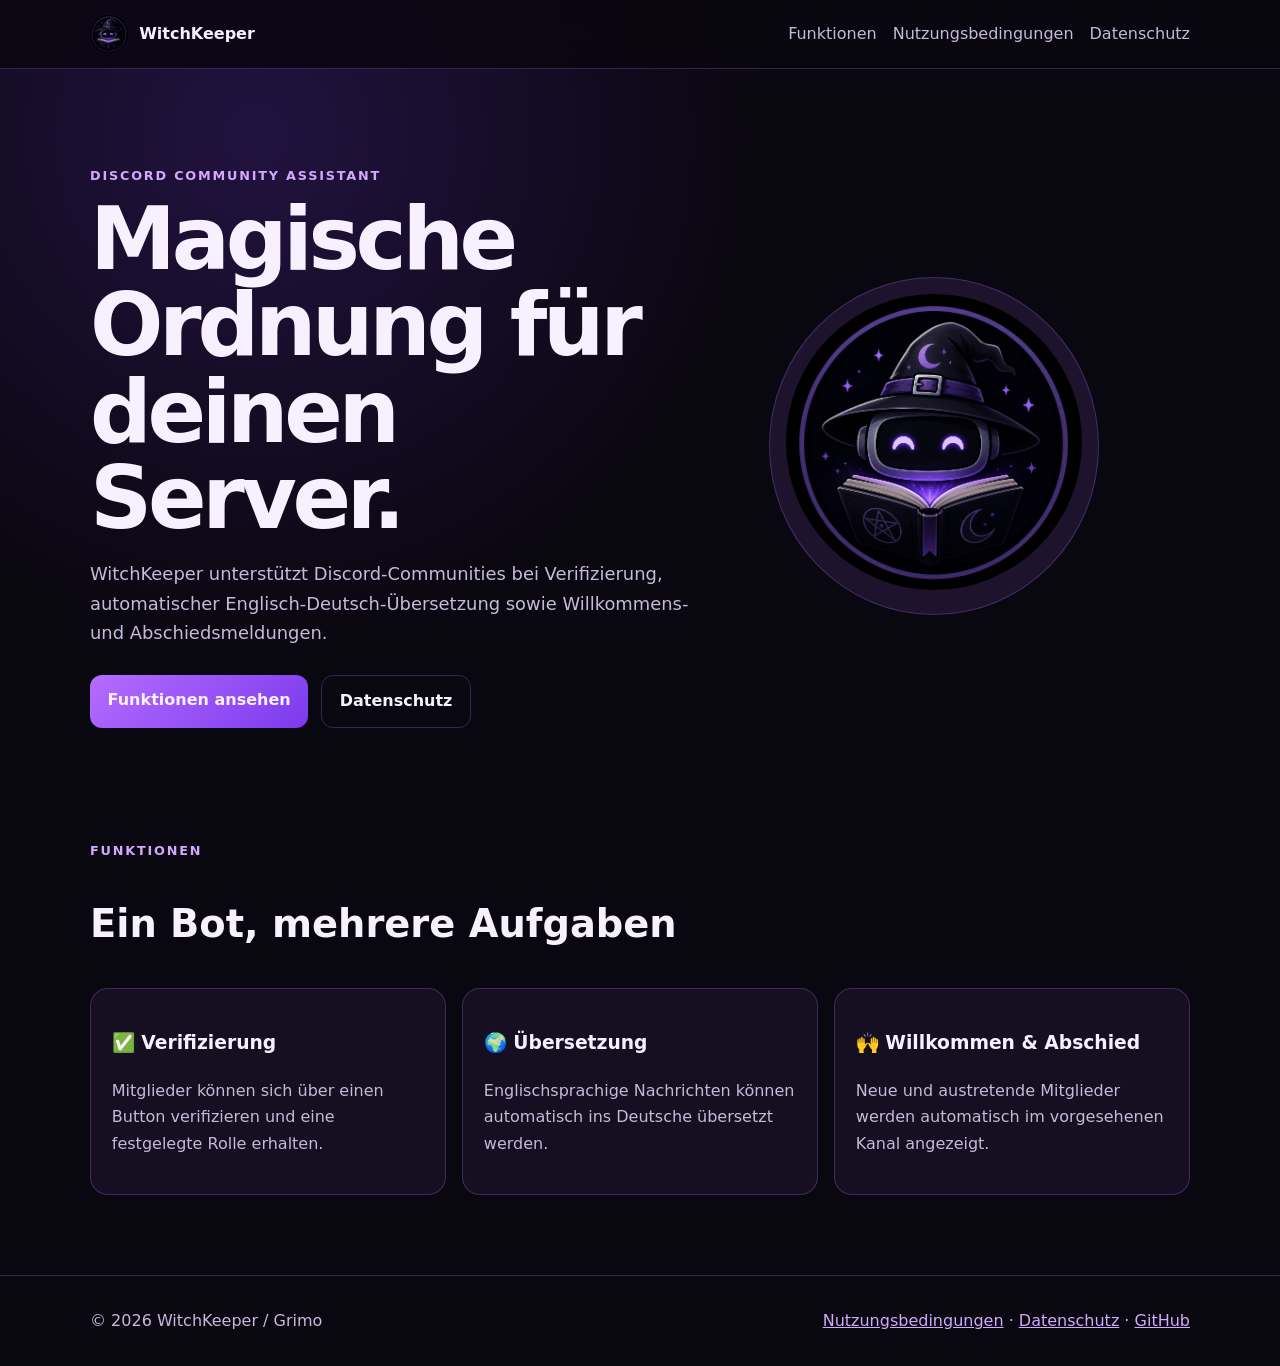
==== index.html @ c899e676 "Add files via upload" ====
<!doctype html><html lang="de"><head><meta charset="utf-8"><meta name="viewport" content="width=device-width,initial-scale=1"><title>WitchKeeper – Discord Bot</title><link rel="stylesheet" href="style.css"></head><body>
<nav><div class="container nav-inner"><a class="brand" href="index.html"><img src="logo.png" alt="Logo">WitchKeeper</a><div class="nav-links"><a href="#funktionen">Funktionen</a><a href="terms.html">Nutzungsbedingungen</a><a href="privacy.html">Datenschutz</a></div></div></nav>
<main class="container"><div class="hero"><div><div class="eyebrow">Discord Community Assistant</div><h1>Magische Ordnung für deinen Server.</h1><p class="lead">WitchKeeper unterstützt Discord-Communities bei Verifizierung, automatischer Englisch-Deutsch-Übersetzung sowie Willkommens- und Abschiedsmeldungen.</p><div class="actions"><a class="button primary" href="#funktionen">Funktionen ansehen</a><a class="button" href="privacy.html">Datenschutz</a></div></div><div class="logo-card"><img src="logo.png" alt="WitchKeeper Logo"></div></div><section id="funktionen"><div class="eyebrow">Funktionen</div><h2>Ein Bot, mehrere Aufgaben</h2><div class="grid"><article class="card"><h3>✅ Verifizierung</h3><p>Mitglieder können sich über einen Button verifizieren und eine festgelegte Rolle erhalten.</p></article><article class="card"><h3>🌍 Übersetzung</h3><p>Englischsprachige Nachrichten können automatisch ins Deutsche übersetzt werden.</p></article><article class="card"><h3>🙌 Willkommen & Abschied</h3><p>Neue und austretende Mitglieder werden automatisch im vorgesehenen Kanal angezeigt.</p></article></div></section></main>
<footer><div class="container footer-inner"><span>© 2026 WitchKeeper / Grimo</span><span><a href="terms.html">Nutzungsbedingungen</a> · <a href="privacy.html">Datenschutz</a> · <a href="https://github.com/B74CKUN1C0RN88/witchkeeper-grimo">GitHub</a></span></div></footer></body></html>
---- style.css ----
:root{--bg:#09070f;--panel:rgba(25,18,38,.82);--text:#f7f1ff;--muted:#c7b9d9;--primary:#b56cff;--primary2:#7c3aed;--border:rgba(181,108,255,.28)}*{box-sizing:border-box}body{margin:0;font-family:Inter,system-ui,sans-serif;color:var(--text);background:radial-gradient(circle at 20% 10%,rgba(124,58,237,.22),transparent 32rem),var(--bg);line-height:1.65}a{color:#d5a8ff}.container{width:min(1100px,calc(100% - 2rem));margin:auto}nav{position:sticky;top:0;background:rgba(9,7,15,.82);backdrop-filter:blur(16px);border-bottom:1px solid var(--border)}.nav-inner{min-height:68px;display:flex;align-items:center;justify-content:space-between;gap:1rem}.brand{display:flex;align-items:center;gap:.7rem;color:var(--text);text-decoration:none;font-weight:800}.brand img{width:38px;height:38px;border-radius:50%;object-fit:cover}.nav-links{display:flex;gap:1rem;flex-wrap:wrap}.nav-links a{text-decoration:none;color:var(--muted)}.hero{padding:6rem 0 5rem;display:grid;grid-template-columns:1.2fr .8fr;gap:3rem;align-items:center}.eyebrow{color:#d5a8ff;font-weight:800;letter-spacing:.14em;text-transform:uppercase;font-size:.8rem}h1{font-size:clamp(2.6rem,7vw,5.4rem);line-height:1;letter-spacing:-.05em;margin:.6rem 0 1rem}h2{font-size:clamp(1.7rem,4vw,2.4rem)}.lead{color:var(--muted);font-size:1.12rem}.actions{display:flex;gap:.8rem;flex-wrap:wrap;margin-top:1.7rem}.button{padding:.75rem 1.1rem;border-radius:12px;border:1px solid var(--border);text-decoration:none;font-weight:800;color:var(--text)}.button.primary{border:0;background:linear-gradient(135deg,var(--primary),var(--primary2))}.logo-card{width:min(330px,78vw);aspect-ratio:1;padding:1rem;border-radius:50%;border:1px solid var(--border);background:rgba(181,108,255,.12)}.logo-card img{width:100%;height:100%;border-radius:50%;object-fit:cover}section{padding:2rem 0 5rem}.grid{display:grid;grid-template-columns:repeat(3,1fr);gap:1rem}.card,.legal{background:var(--panel);border:1px solid var(--border);border-radius:18px}.card{padding:1.3rem}.card p{color:var(--muted)}.legal{max-width:880px;margin:4rem auto;padding:clamp(1.2rem,4vw,3rem)}.legal h1{font-size:clamp(2.2rem,6vw,4rem)}.legal h2{margin-top:2.2rem;font-size:1.35rem}.notice{border-left:3px solid var(--primary);padding:.8rem 1rem;background:rgba(181,108,255,.08)}footer{border-top:1px solid var(--border);padding:2rem 0;color:var(--muted)}.footer-inner{display:flex;justify-content:space-between;gap:1rem;flex-wrap:wrap}@media(max-width:760px){.hero{grid-template-columns:1fr;text-align:center;padding-top:4rem}.logo-card{grid-row:1;margin:auto}.grid{grid-template-columns:1fr}.nav-inner{padding:.8rem 0;align-items:flex-start}}
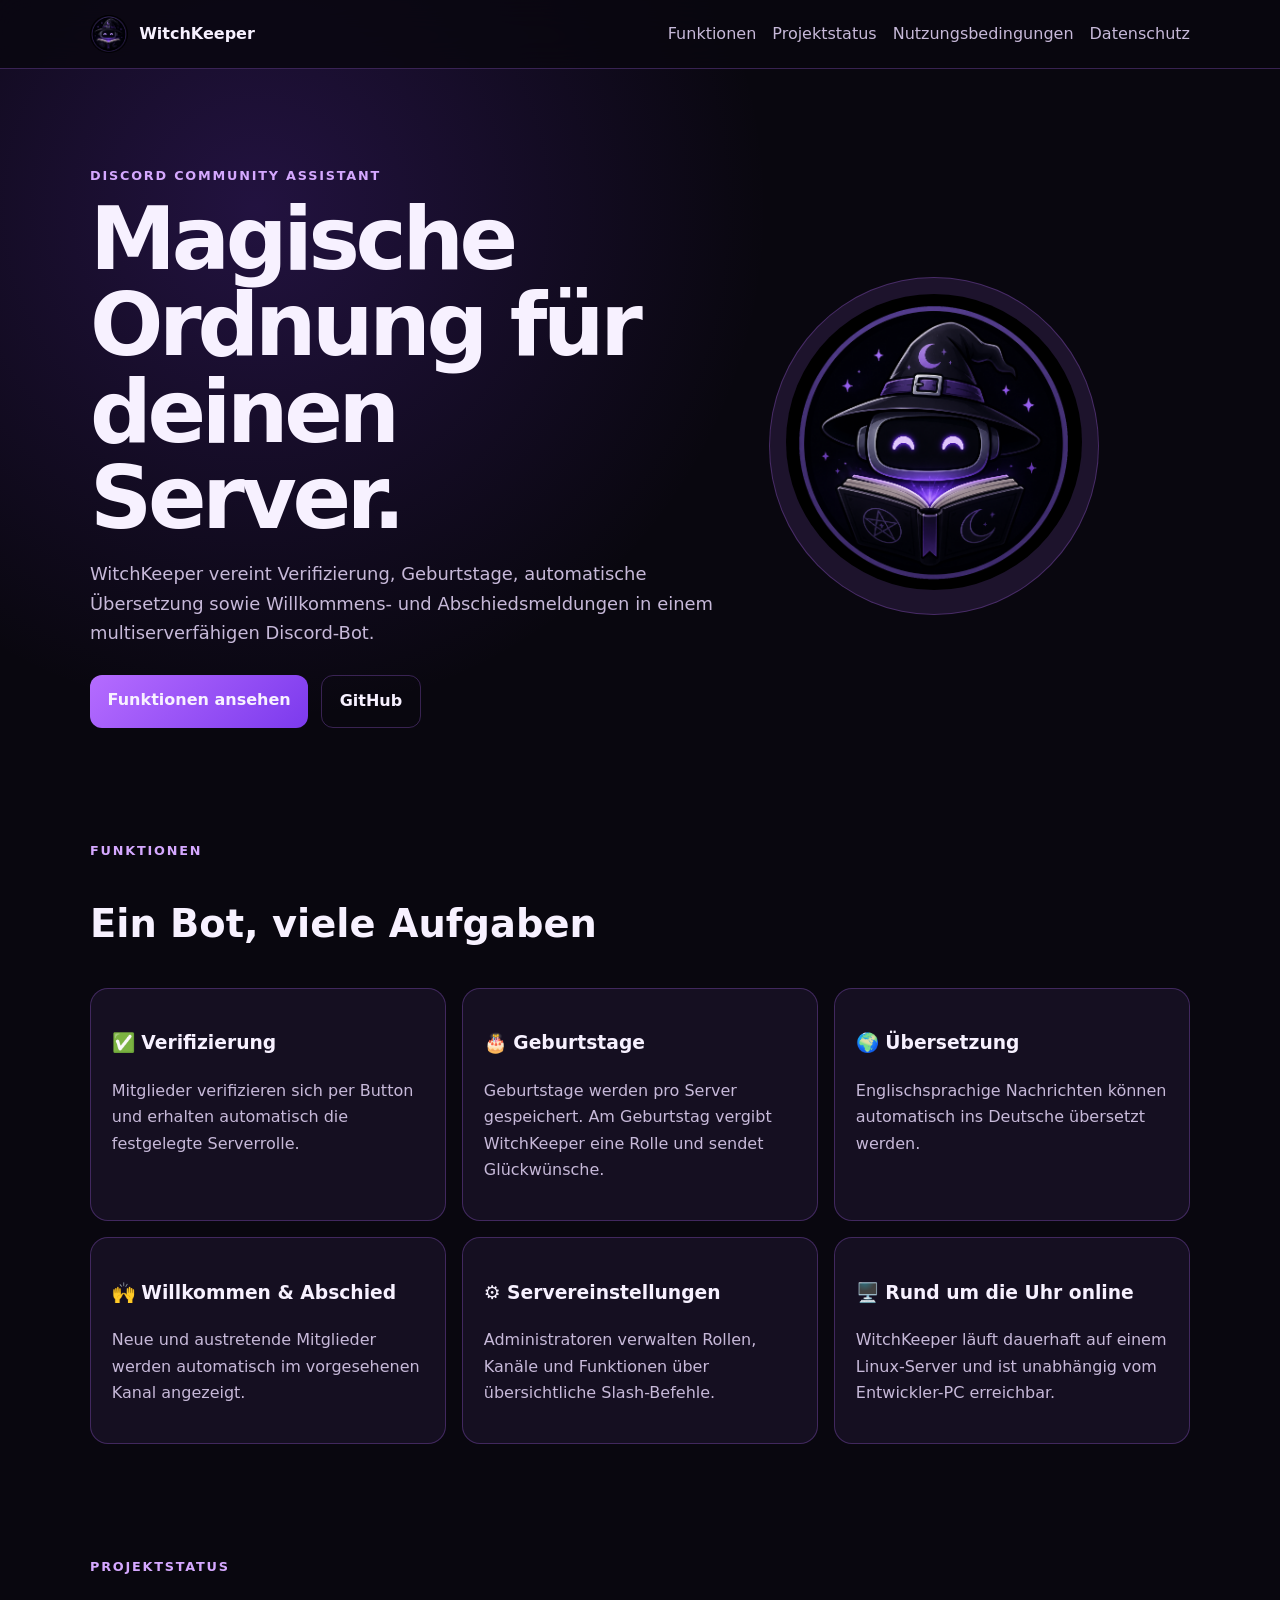
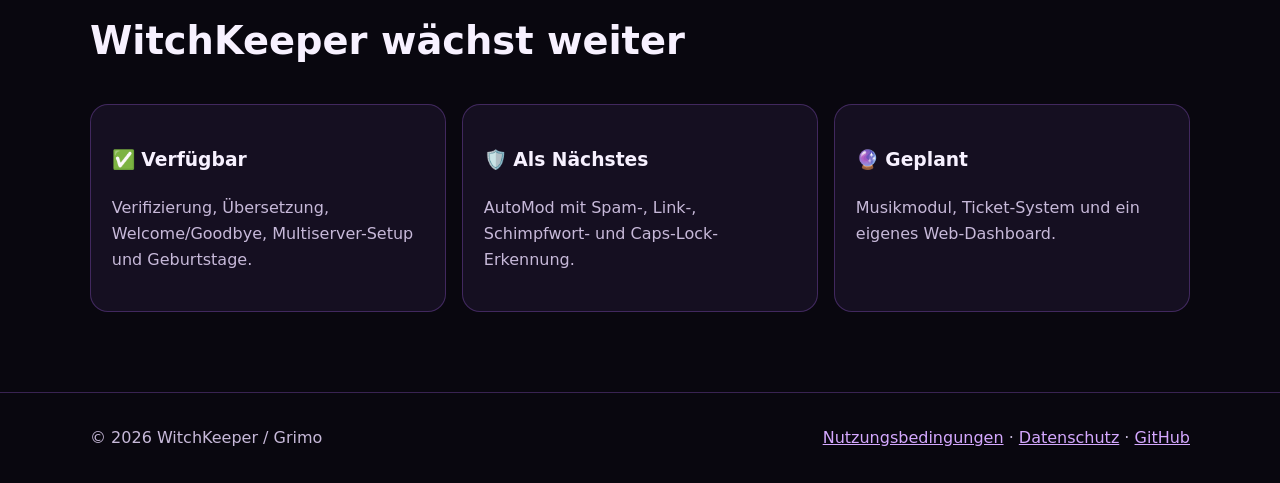
==== commit 26f2912c: "Website auf aktuellen Projektstand bringen" ====
--- a/index.html
+++ b/index.html
@@ -1,4 +1,68 @@
-<!doctype html><html lang="de"><head><meta charset="utf-8"><meta name="viewport" content="width=device-width,initial-scale=1"><title>WitchKeeper – Discord Bot</title><link rel="stylesheet" href="style.css"></head><body>
-<nav><div class="container nav-inner"><a class="brand" href="index.html"><img src="logo.png" alt="Logo">WitchKeeper</a><div class="nav-links"><a href="#funktionen">Funktionen</a><a href="terms.html">Nutzungsbedingungen</a><a href="privacy.html">Datenschutz</a></div></div></nav>
-<main class="container"><div class="hero"><div><div class="eyebrow">Discord Community Assistant</div><h1>Magische Ordnung für deinen Server.</h1><p class="lead">WitchKeeper unterstützt Discord-Communities bei Verifizierung, automatischer Englisch-Deutsch-Übersetzung sowie Willkommens- und Abschiedsmeldungen.</p><div class="actions"><a class="button primary" href="#funktionen">Funktionen ansehen</a><a class="button" href="privacy.html">Datenschutz</a></div></div><div class="logo-card"><img src="logo.png" alt="WitchKeeper Logo"></div></div><section id="funktionen"><div class="eyebrow">Funktionen</div><h2>Ein Bot, mehrere Aufgaben</h2><div class="grid"><article class="card"><h3>✅ Verifizierung</h3><p>Mitglieder können sich über einen Button verifizieren und eine festgelegte Rolle erhalten.</p></article><article class="card"><h3>🌍 Übersetzung</h3><p>Englischsprachige Nachrichten können automatisch ins Deutsche übersetzt werden.</p></article><article class="card"><h3>🙌 Willkommen & Abschied</h3><p>Neue und austretende Mitglieder werden automatisch im vorgesehenen Kanal angezeigt.</p></article></div></section></main>
-<footer><div class="container footer-inner"><span>© 2026 WitchKeeper / Grimo</span><span><a href="terms.html">Nutzungsbedingungen</a> · <a href="privacy.html">Datenschutz</a> · <a href="https://github.com/B74CKUN1C0RN88/witchkeeper-grimo">GitHub</a></span></div></footer></body></html>
+<!doctype html>
+<html lang="de">
+<head>
+  <meta charset="utf-8">
+  <meta name="viewport" content="width=device-width,initial-scale=1">
+  <meta name="description" content="WitchKeeper ist ein vielseitiger Discord-Bot für Verifizierung, Geburtstage, Übersetzung und Community-Verwaltung.">
+  <title>WitchKeeper – Discord Community Bot</title>
+  <link rel="stylesheet" href="style.css">
+</head>
+<body>
+  <nav>
+    <div class="container nav-inner">
+      <a class="brand" href="index.html"><img src="logo.png" alt="WitchKeeper Logo">WitchKeeper</a>
+      <div class="nav-links">
+        <a href="#funktionen">Funktionen</a>
+        <a href="#status">Projektstatus</a>
+        <a href="terms.html">Nutzungsbedingungen</a>
+        <a href="privacy.html">Datenschutz</a>
+      </div>
+    </div>
+  </nav>
+
+  <main class="container">
+    <div class="hero">
+      <div>
+        <div class="eyebrow">Discord Community Assistant</div>
+        <h1>Magische Ordnung für deinen Server.</h1>
+        <p class="lead">WitchKeeper vereint Verifizierung, Geburtstage, automatische Übersetzung sowie Willkommens- und Abschiedsmeldungen in einem multiserverfähigen Discord-Bot.</p>
+        <div class="actions">
+          <a class="button primary" href="#funktionen">Funktionen ansehen</a>
+          <a class="button" href="https://github.com/B74CKUN1C0RN88/witchkeeper-grimo">GitHub</a>
+        </div>
+      </div>
+      <div class="logo-card"><img src="logo.png" alt="WitchKeeper Logo"></div>
+    </div>
+
+    <section id="funktionen">
+      <div class="eyebrow">Funktionen</div>
+      <h2>Ein Bot, viele Aufgaben</h2>
+      <div class="grid">
+        <article class="card"><h3>✅ Verifizierung</h3><p>Mitglieder verifizieren sich per Button und erhalten automatisch die festgelegte Serverrolle.</p></article>
+        <article class="card"><h3>🎂 Geburtstage</h3><p>Geburtstage werden pro Server gespeichert. Am Geburtstag vergibt WitchKeeper eine Rolle und sendet Glückwünsche.</p></article>
+        <article class="card"><h3>🌍 Übersetzung</h3><p>Englischsprachige Nachrichten können automatisch ins Deutsche übersetzt werden.</p></article>
+        <article class="card"><h3>🙌 Willkommen & Abschied</h3><p>Neue und austretende Mitglieder werden automatisch im vorgesehenen Kanal angezeigt.</p></article>
+        <article class="card"><h3>⚙️ Servereinstellungen</h3><p>Administratoren verwalten Rollen, Kanäle und Funktionen über übersichtliche Slash-Befehle.</p></article>
+        <article class="card"><h3>🖥️ Rund um die Uhr online</h3><p>WitchKeeper läuft dauerhaft auf einem Linux-Server und ist unabhängig vom Entwickler-PC erreichbar.</p></article>
+      </div>
+    </section>
+
+    <section id="status">
+      <div class="eyebrow">Projektstatus</div>
+      <h2>WitchKeeper wächst weiter</h2>
+      <div class="grid">
+        <article class="card"><h3>✅ Verfügbar</h3><p>Verifizierung, Übersetzung, Welcome/Goodbye, Multiserver-Setup und Geburtstage.</p></article>
+        <article class="card"><h3>🛡️ Als Nächstes</h3><p>AutoMod mit Spam-, Link-, Schimpfwort- und Caps-Lock-Erkennung.</p></article>
+        <article class="card"><h3>🔮 Geplant</h3><p>Musikmodul, Ticket-System und ein eigenes Web-Dashboard.</p></article>
+      </div>
+    </section>
+  </main>
+
+  <footer>
+    <div class="container footer-inner">
+      <span>© 2026 WitchKeeper / Grimo</span>
+      <span><a href="terms.html">Nutzungsbedingungen</a> · <a href="privacy.html">Datenschutz</a> · <a href="https://github.com/B74CKUN1C0RN88/witchkeeper-grimo">GitHub</a></span>
+    </div>
+  </footer>
+</body>
+</html>
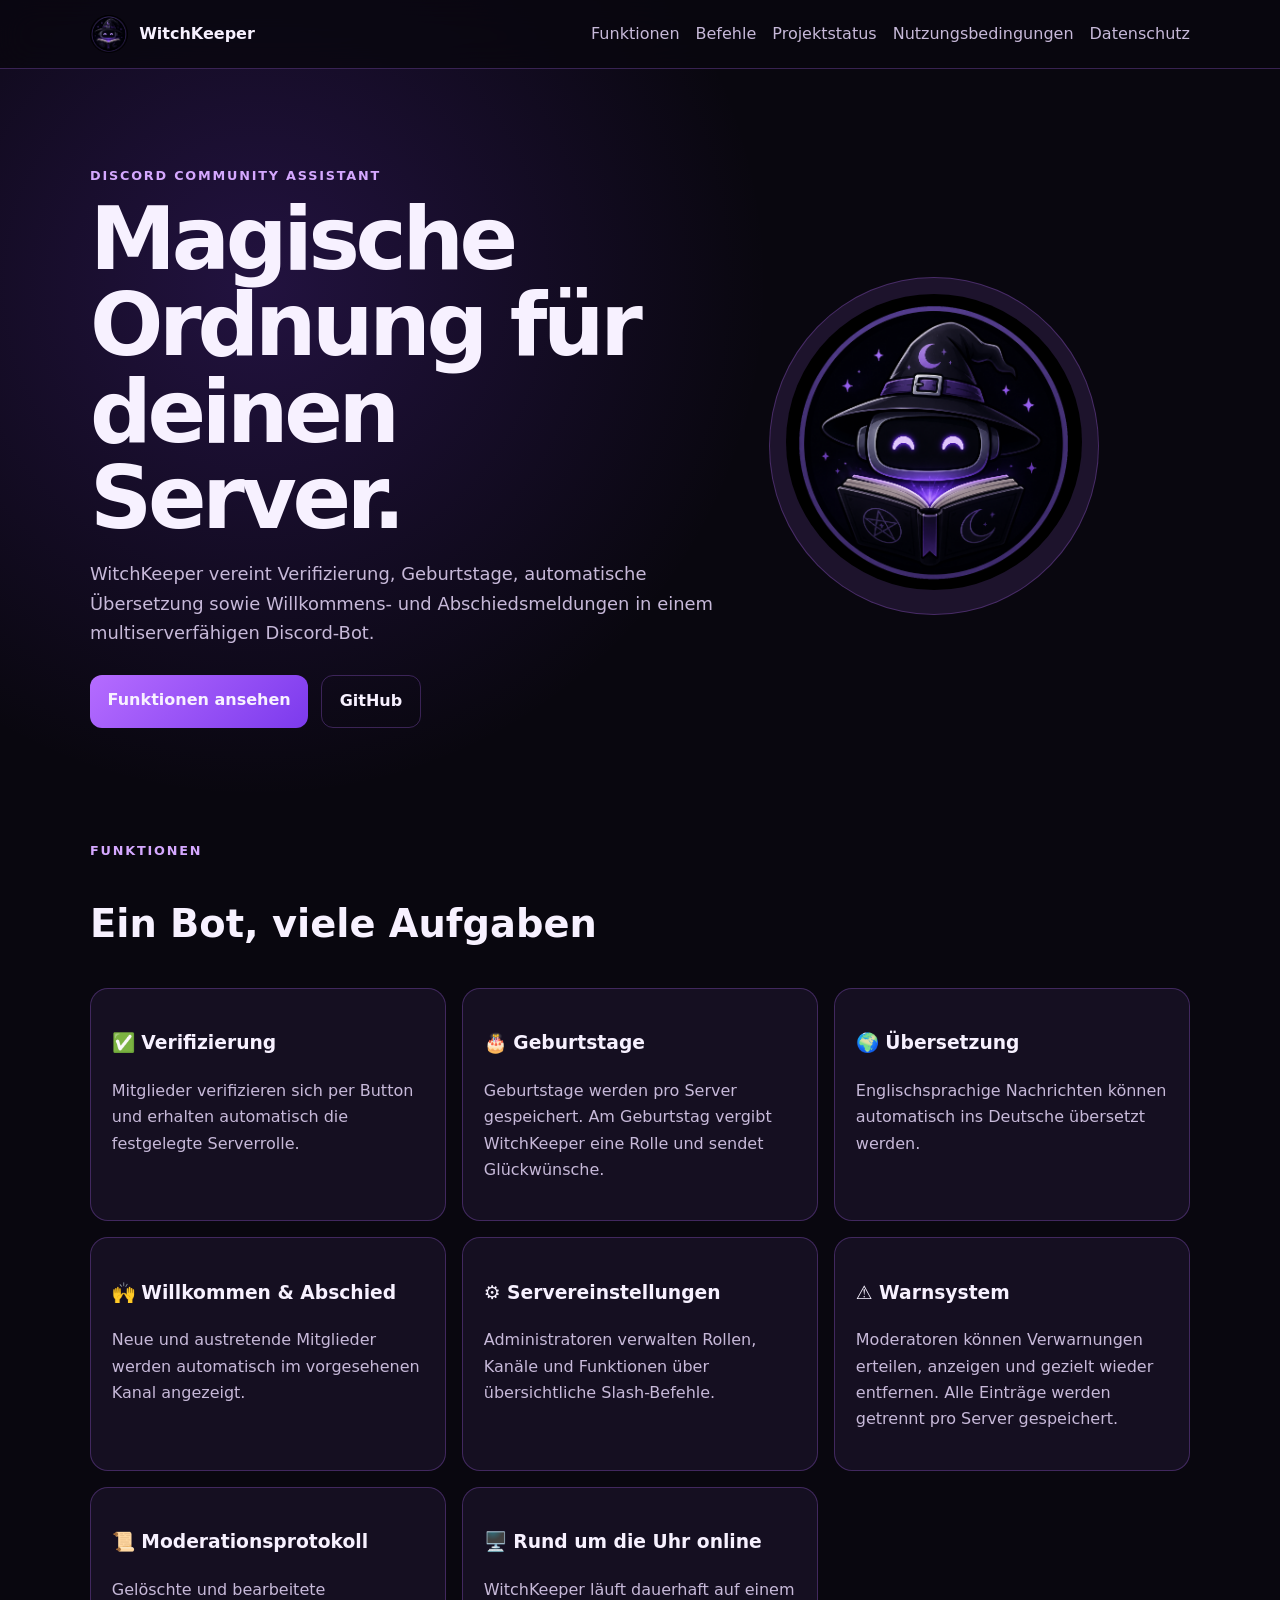
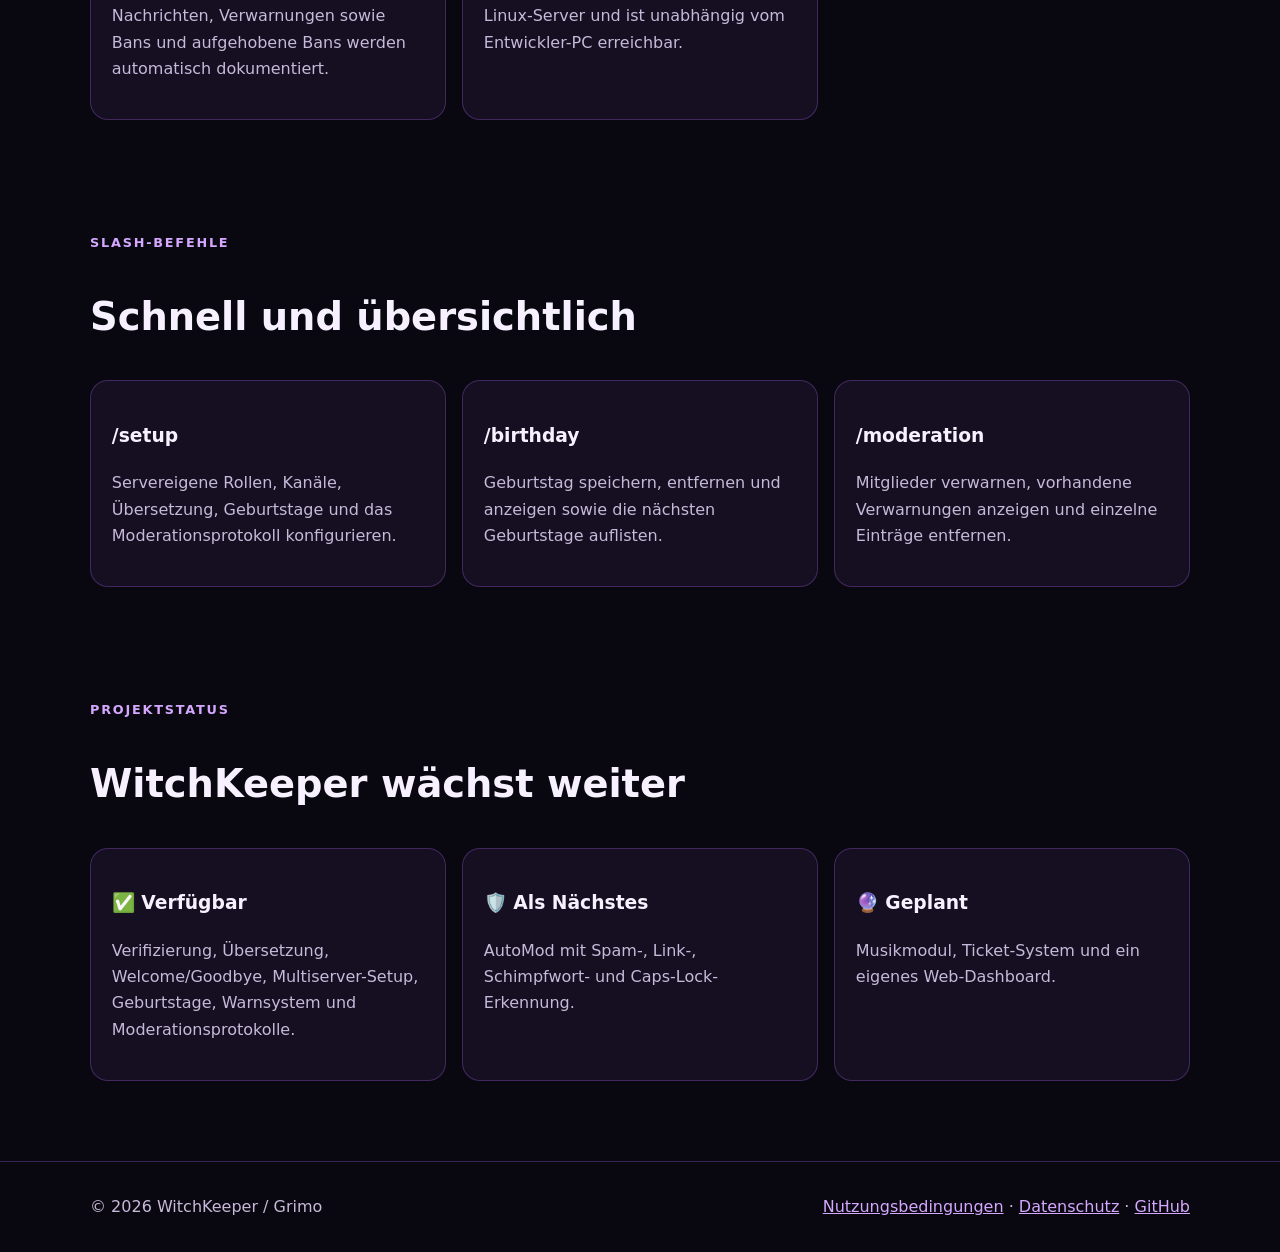
==== commit 8ca78353: "Website um Warnsystem und Moderation erweitern Website um Warnsystem und Moderation erweitern" ====
--- a/index.html
+++ b/index.html
@@ -13,6 +13,7 @@
       <a class="brand" href="index.html"><img src="logo.png" alt="WitchKeeper Logo">WitchKeeper</a>
       <div class="nav-links">
         <a href="#funktionen">Funktionen</a>
+        <a href="#befehle">Befehle</a>
         <a href="#status">Projektstatus</a>
         <a href="terms.html">Nutzungsbedingungen</a>
         <a href="privacy.html">Datenschutz</a>
@@ -43,7 +44,19 @@
         <article class="card"><h3>🌍 Übersetzung</h3><p>Englischsprachige Nachrichten können automatisch ins Deutsche übersetzt werden.</p></article>
         <article class="card"><h3>🙌 Willkommen & Abschied</h3><p>Neue und austretende Mitglieder werden automatisch im vorgesehenen Kanal angezeigt.</p></article>
         <article class="card"><h3>⚙️ Servereinstellungen</h3><p>Administratoren verwalten Rollen, Kanäle und Funktionen über übersichtliche Slash-Befehle.</p></article>
+        <article class="card"><h3>⚠️ Warnsystem</h3><p>Moderatoren können Verwarnungen erteilen, anzeigen und gezielt wieder entfernen. Alle Einträge werden getrennt pro Server gespeichert.</p></article>
+        <article class="card"><h3>📜 Moderationsprotokoll</h3><p>Gelöschte und bearbeitete Nachrichten, Verwarnungen sowie Bans und aufgehobene Bans werden automatisch dokumentiert.</p></article>
         <article class="card"><h3>🖥️ Rund um die Uhr online</h3><p>WitchKeeper läuft dauerhaft auf einem Linux-Server und ist unabhängig vom Entwickler-PC erreichbar.</p></article>
+      </div>
+    </section>
+
+    <section id="befehle">
+      <div class="eyebrow">Slash-Befehle</div>
+      <h2>Schnell und übersichtlich</h2>
+      <div class="grid">
+        <article class="card"><h3>/setup</h3><p>Servereigene Rollen, Kanäle, Übersetzung, Geburtstage und das Moderationsprotokoll konfigurieren.</p></article>
+        <article class="card"><h3>/birthday</h3><p>Geburtstag speichern, entfernen und anzeigen sowie die nächsten Geburtstage auflisten.</p></article>
+        <article class="card"><h3>/moderation</h3><p>Mitglieder verwarnen, vorhandene Verwarnungen anzeigen und einzelne Einträge entfernen.</p></article>
       </div>
     </section>
 
@@ -51,7 +64,7 @@
       <div class="eyebrow">Projektstatus</div>
       <h2>WitchKeeper wächst weiter</h2>
       <div class="grid">
-        <article class="card"><h3>✅ Verfügbar</h3><p>Verifizierung, Übersetzung, Welcome/Goodbye, Multiserver-Setup und Geburtstage.</p></article>
+        <article class="card"><h3>✅ Verfügbar</h3><p>Verifizierung, Übersetzung, Welcome/Goodbye, Multiserver-Setup, Geburtstage, Warnsystem und Moderationsprotokolle.</p></article>
         <article class="card"><h3>🛡️ Als Nächstes</h3><p>AutoMod mit Spam-, Link-, Schimpfwort- und Caps-Lock-Erkennung.</p></article>
         <article class="card"><h3>🔮 Geplant</h3><p>Musikmodul, Ticket-System und ein eigenes Web-Dashboard.</p></article>
       </div>
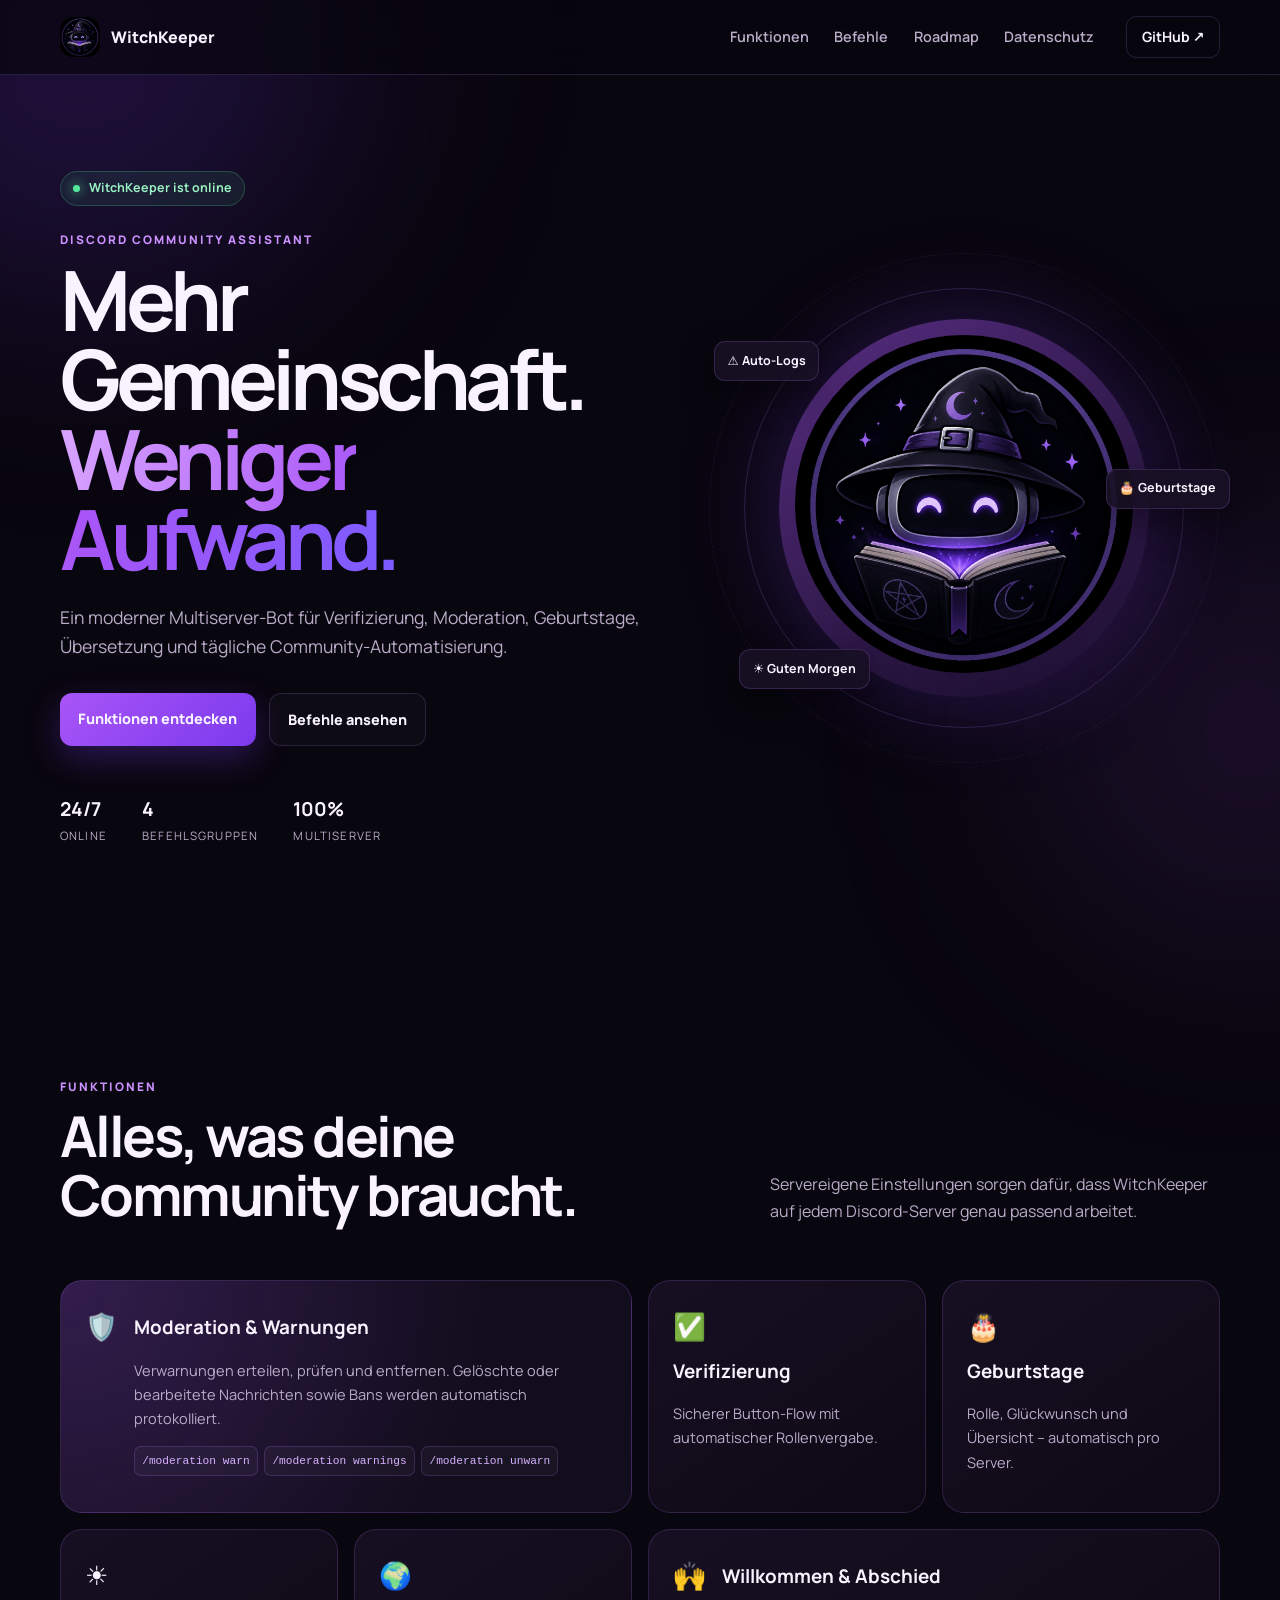
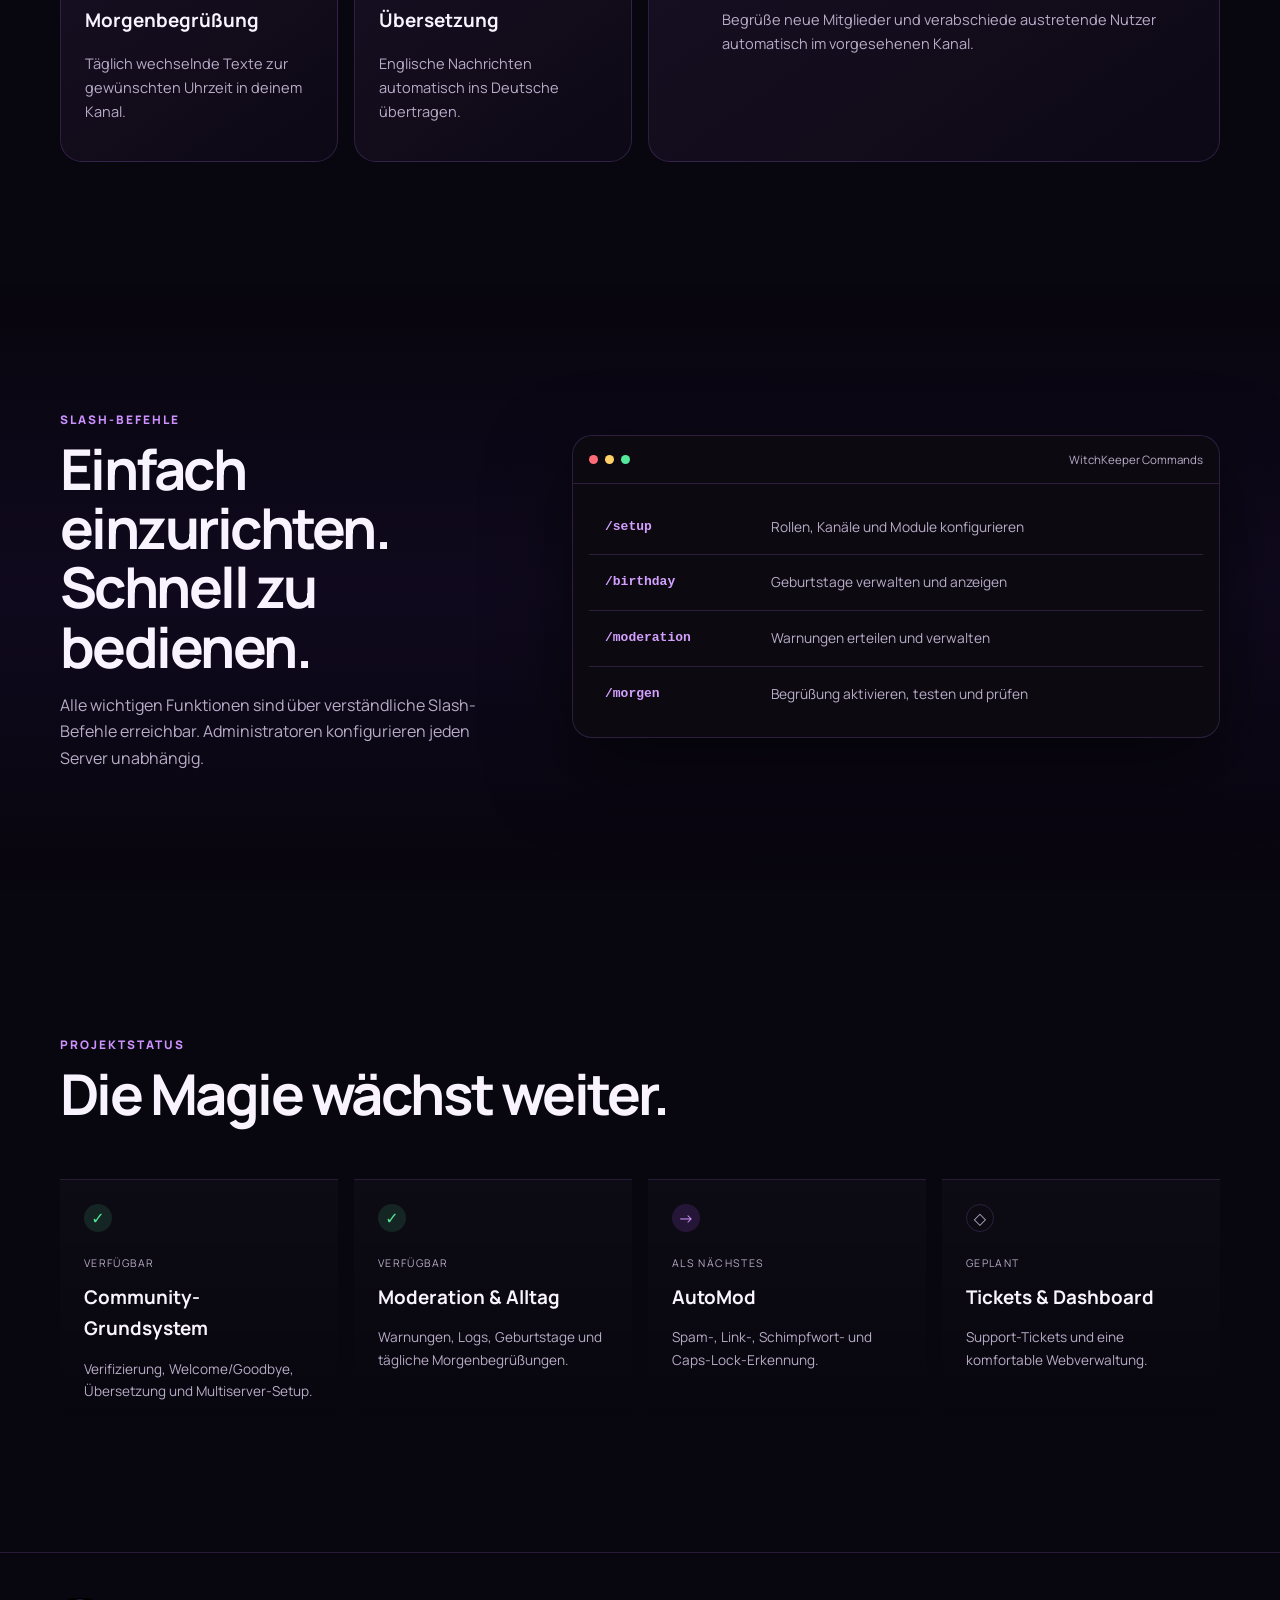
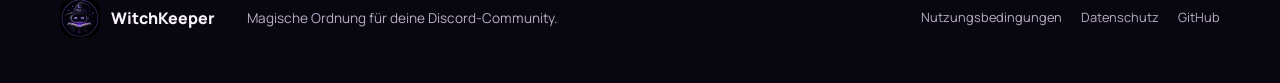
==== commit 43269dc1: "Website modernisieren Website modernisieren" ====
--- a/index.html
+++ b/index.html
@@ -3,79 +3,54 @@
 <head>
   <meta charset="utf-8">
   <meta name="viewport" content="width=device-width,initial-scale=1">
-  <meta name="description" content="WitchKeeper ist ein vielseitiger Discord-Bot für Verifizierung, Geburtstage, Übersetzung und Community-Verwaltung.">
+  <meta name="description" content="WitchKeeper – der vielseitige Discord-Bot für Community, Moderation und Automatisierung.">
   <title>WitchKeeper – Discord Community Bot</title>
   <link rel="stylesheet" href="style.css">
 </head>
 <body>
-  <nav>
-    <div class="container nav-inner">
-      <a class="brand" href="index.html"><img src="logo.png" alt="WitchKeeper Logo">WitchKeeper</a>
-      <div class="nav-links">
-        <a href="#funktionen">Funktionen</a>
-        <a href="#befehle">Befehle</a>
-        <a href="#status">Projektstatus</a>
-        <a href="terms.html">Nutzungsbedingungen</a>
-        <a href="privacy.html">Datenschutz</a>
+  <div class="ambient ambient-one"></div><div class="ambient ambient-two"></div>
+  <nav><div class="container nav-inner">
+    <a class="brand" href="#top"><img src="logo.png" alt="WitchKeeper"><span>WitchKeeper</span></a>
+    <div class="nav-links"><a href="#features">Funktionen</a><a href="#commands">Befehle</a><a href="#roadmap">Roadmap</a><a href="privacy.html">Datenschutz</a></div>
+    <a class="nav-cta" href="https://github.com/B74CKUN1C0RN88/witchkeeper-grimo">GitHub ↗</a>
+  </div></nav>
+
+  <main id="top">
+    <section class="container hero">
+      <div class="hero-copy">
+        <div class="status"><span></span> WitchKeeper ist online</div>
+        <p class="eyebrow">Discord Community Assistant</p>
+        <h1>Mehr Gemeinschaft.<br><em>Weniger Aufwand.</em></h1>
+        <p class="lead">Ein moderner Multiserver-Bot für Verifizierung, Moderation, Geburtstage, Übersetzung und tägliche Community-Automatisierung.</p>
+        <div class="actions"><a class="button primary" href="#features">Funktionen entdecken</a><a class="button ghost" href="#commands">Befehle ansehen</a></div>
+        <div class="quick-stats"><div><strong>24/7</strong><span>Online</span></div><div><strong>4</strong><span>Befehlsgruppen</span></div><div><strong>100%</strong><span>Multiserver</span></div></div>
       </div>
-    </div>
-  </nav>
+      <div class="hero-visual"><div class="orbit orbit-one"></div><div class="orbit orbit-two"></div><div class="logo-glow"><img src="logo.png" alt="WitchKeeper Logo"></div><span class="float-chip chip-one">⚠️ Auto-Logs</span><span class="float-chip chip-two">🎂 Geburtstage</span><span class="float-chip chip-three">☀️ Guten Morgen</span></div>
+    </section>
 
-  <main class="container">
-    <div class="hero">
-      <div>
-        <div class="eyebrow">Discord Community Assistant</div>
-        <h1>Magische Ordnung für deinen Server.</h1>
-        <p class="lead">WitchKeeper vereint Verifizierung, Geburtstage, automatische Übersetzung sowie Willkommens- und Abschiedsmeldungen in einem multiserverfähigen Discord-Bot.</p>
-        <div class="actions">
-          <a class="button primary" href="#funktionen">Funktionen ansehen</a>
-          <a class="button" href="https://github.com/B74CKUN1C0RN88/witchkeeper-grimo">GitHub</a>
-        </div>
-      </div>
-      <div class="logo-card"><img src="logo.png" alt="WitchKeeper Logo"></div>
-    </div>
-
-    <section id="funktionen">
-      <div class="eyebrow">Funktionen</div>
-      <h2>Ein Bot, viele Aufgaben</h2>
-      <div class="grid">
-        <article class="card"><h3>✅ Verifizierung</h3><p>Mitglieder verifizieren sich per Button und erhalten automatisch die festgelegte Serverrolle.</p></article>
-        <article class="card"><h3>🎂 Geburtstage</h3><p>Geburtstage werden pro Server gespeichert. Am Geburtstag vergibt WitchKeeper eine Rolle und sendet Glückwünsche.</p></article>
-        <article class="card"><h3>🌍 Übersetzung</h3><p>Englischsprachige Nachrichten können automatisch ins Deutsche übersetzt werden.</p></article>
-        <article class="card"><h3>🙌 Willkommen & Abschied</h3><p>Neue und austretende Mitglieder werden automatisch im vorgesehenen Kanal angezeigt.</p></article>
-        <article class="card"><h3>⚙️ Servereinstellungen</h3><p>Administratoren verwalten Rollen, Kanäle und Funktionen über übersichtliche Slash-Befehle.</p></article>
-        <article class="card"><h3>⚠️ Warnsystem</h3><p>Moderatoren können Verwarnungen erteilen, anzeigen und gezielt wieder entfernen. Alle Einträge werden getrennt pro Server gespeichert.</p></article>
-        <article class="card"><h3>📜 Moderationsprotokoll</h3><p>Gelöschte und bearbeitete Nachrichten, Verwarnungen sowie Bans und aufgehobene Bans werden automatisch dokumentiert.</p></article>
-        <article class="card"><h3>🖥️ Rund um die Uhr online</h3><p>WitchKeeper läuft dauerhaft auf einem Linux-Server und ist unabhängig vom Entwickler-PC erreichbar.</p></article>
+    <section class="container section" id="features">
+      <div class="section-heading"><div><p class="eyebrow">Funktionen</p><h2>Alles, was deine Community braucht.</h2></div><p>Servereigene Einstellungen sorgen dafür, dass WitchKeeper auf jedem Discord-Server genau passend arbeitet.</p></div>
+      <div class="bento">
+        <article class="feature wide accent"><span class="icon">🛡️</span><div><h3>Moderation & Warnungen</h3><p>Verwarnungen erteilen, prüfen und entfernen. Gelöschte oder bearbeitete Nachrichten sowie Bans werden automatisch protokolliert.</p><div class="tags"><span>/moderation warn</span><span>/moderation warnings</span><span>/moderation unwarn</span></div></div></article>
+        <article class="feature"><span class="icon">✅</span><h3>Verifizierung</h3><p>Sicherer Button-Flow mit automatischer Rollenvergabe.</p></article>
+        <article class="feature"><span class="icon">🎂</span><h3>Geburtstage</h3><p>Rolle, Glückwunsch und Übersicht – automatisch pro Server.</p></article>
+        <article class="feature"><span class="icon">☀️</span><h3>Morgenbegrüßung</h3><p>Täglich wechselnde Texte zur gewünschten Uhrzeit in deinem Kanal.</p></article>
+        <article class="feature"><span class="icon">🌍</span><h3>Übersetzung</h3><p>Englische Nachrichten automatisch ins Deutsche übertragen.</p></article>
+        <article class="feature wide"><span class="icon">🙌</span><div><h3>Willkommen & Abschied</h3><p>Begrüße neue Mitglieder und verabschiede austretende Nutzer automatisch im vorgesehenen Kanal.</p></div></article>
       </div>
     </section>
 
-    <section id="befehle">
-      <div class="eyebrow">Slash-Befehle</div>
-      <h2>Schnell und übersichtlich</h2>
-      <div class="grid">
-        <article class="card"><h3>/setup</h3><p>Servereigene Rollen, Kanäle, Übersetzung, Geburtstage und das Moderationsprotokoll konfigurieren.</p></article>
-        <article class="card"><h3>/birthday</h3><p>Geburtstag speichern, entfernen und anzeigen sowie die nächsten Geburtstage auflisten.</p></article>
-        <article class="card"><h3>/moderation</h3><p>Mitglieder verwarnen, vorhandene Verwarnungen anzeigen und einzelne Einträge entfernen.</p></article>
-      </div>
-    </section>
+    <section class="command-section" id="commands"><div class="container command-layout">
+      <div><p class="eyebrow">Slash-Befehle</p><h2>Einfach einzurichten.<br>Schnell zu bedienen.</h2><p class="lead small">Alle wichtigen Funktionen sind über verständliche Slash-Befehle erreichbar. Administratoren konfigurieren jeden Server unabhängig.</p></div>
+      <div class="terminal"><div class="terminal-top"><i></i><i></i><i></i><span>WitchKeeper Commands</span></div><div class="command-list"><p><b>/setup</b><span>Rollen, Kanäle und Module konfigurieren</span></p><p><b>/birthday</b><span>Geburtstage verwalten und anzeigen</span></p><p><b>/moderation</b><span>Warnungen erteilen und verwalten</span></p><p><b>/morgen</b><span>Begrüßung aktivieren, testen und prüfen</span></p></div></div>
+    </div></section>
 
-    <section id="status">
-      <div class="eyebrow">Projektstatus</div>
-      <h2>WitchKeeper wächst weiter</h2>
-      <div class="grid">
-        <article class="card"><h3>✅ Verfügbar</h3><p>Verifizierung, Übersetzung, Welcome/Goodbye, Multiserver-Setup, Geburtstage, Warnsystem und Moderationsprotokolle.</p></article>
-        <article class="card"><h3>🛡️ Als Nächstes</h3><p>AutoMod mit Spam-, Link-, Schimpfwort- und Caps-Lock-Erkennung.</p></article>
-        <article class="card"><h3>🔮 Geplant</h3><p>Musikmodul, Ticket-System und ein eigenes Web-Dashboard.</p></article>
-      </div>
+    <section class="container section" id="roadmap">
+      <div class="section-heading"><div><p class="eyebrow">Projektstatus</p><h2>Die Magie wächst weiter.</h2></div></div>
+      <div class="roadmap"><article><span class="done">✓</span><small>Verfügbar</small><h3>Community-Grundsystem</h3><p>Verifizierung, Welcome/Goodbye, Übersetzung und Multiserver-Setup.</p></article><article><span class="done">✓</span><small>Verfügbar</small><h3>Moderation & Alltag</h3><p>Warnungen, Logs, Geburtstage und tägliche Morgenbegrüßungen.</p></article><article><span class="next">→</span><small>Als Nächstes</small><h3>AutoMod</h3><p>Spam-, Link-, Schimpfwort- und Caps-Lock-Erkennung.</p></article><article><span class="later">◇</span><small>Geplant</small><h3>Tickets & Dashboard</h3><p>Support-Tickets und eine komfortable Webverwaltung.</p></article></div>
     </section>
   </main>
 
-  <footer>
-    <div class="container footer-inner">
-      <span>© 2026 WitchKeeper / Grimo</span>
-      <span><a href="terms.html">Nutzungsbedingungen</a> · <a href="privacy.html">Datenschutz</a> · <a href="https://github.com/B74CKUN1C0RN88/witchkeeper-grimo">GitHub</a></span>
-    </div>
-  </footer>
+  <footer><div class="container footer-inner"><a class="brand" href="#top"><img src="logo.png" alt="">WitchKeeper</a><p>Magische Ordnung für deine Discord-Community.</p><div><a href="terms.html">Nutzungsbedingungen</a><a href="privacy.html">Datenschutz</a><a href="https://github.com/B74CKUN1C0RN88/witchkeeper-grimo">GitHub</a></div></div></footer>
 </body>
 </html>
--- a/style.css
+++ b/style.css
@@ -1 +1,4 @@
-:root{--bg:#09070f;--panel:rgba(25,18,38,.82);--text:#f7f1ff;--muted:#c7b9d9;--primary:#b56cff;--primary2:#7c3aed;--border:rgba(181,108,255,.28)}*{box-sizing:border-box}body{margin:0;font-family:Inter,system-ui,sans-serif;color:var(--text);background:radial-gradient(circle at 20% 10%,rgba(124,58,237,.22),transparent 32rem),var(--bg);line-height:1.65}a{color:#d5a8ff}.container{width:min(1100px,calc(100% - 2rem));margin:auto}nav{position:sticky;top:0;background:rgba(9,7,15,.82);backdrop-filter:blur(16px);border-bottom:1px solid var(--border)}.nav-inner{min-height:68px;display:flex;align-items:center;justify-content:space-between;gap:1rem}.brand{display:flex;align-items:center;gap:.7rem;color:var(--text);text-decoration:none;font-weight:800}.brand img{width:38px;height:38px;border-radius:50%;object-fit:cover}.nav-links{display:flex;gap:1rem;flex-wrap:wrap}.nav-links a{text-decoration:none;color:var(--muted)}.hero{padding:6rem 0 5rem;display:grid;grid-template-columns:1.2fr .8fr;gap:3rem;align-items:center}.eyebrow{color:#d5a8ff;font-weight:800;letter-spacing:.14em;text-transform:uppercase;font-size:.8rem}h1{font-size:clamp(2.6rem,7vw,5.4rem);line-height:1;letter-spacing:-.05em;margin:.6rem 0 1rem}h2{font-size:clamp(1.7rem,4vw,2.4rem)}.lead{color:var(--muted);font-size:1.12rem}.actions{display:flex;gap:.8rem;flex-wrap:wrap;margin-top:1.7rem}.button{padding:.75rem 1.1rem;border-radius:12px;border:1px solid var(--border);text-decoration:none;font-weight:800;color:var(--text)}.button.primary{border:0;background:linear-gradient(135deg,var(--primary),var(--primary2))}.logo-card{width:min(330px,78vw);aspect-ratio:1;padding:1rem;border-radius:50%;border:1px solid var(--border);background:rgba(181,108,255,.12)}.logo-card img{width:100%;height:100%;border-radius:50%;object-fit:cover}section{padding:2rem 0 5rem}.grid{display:grid;grid-template-columns:repeat(3,1fr);gap:1rem}.card,.legal{background:var(--panel);border:1px solid var(--border);border-radius:18px}.card{padding:1.3rem}.card p{color:var(--muted)}.legal{max-width:880px;margin:4rem auto;padding:clamp(1.2rem,4vw,3rem)}.legal h1{font-size:clamp(2.2rem,6vw,4rem)}.legal h2{margin-top:2.2rem;font-size:1.35rem}.notice{border-left:3px solid var(--primary);padding:.8rem 1rem;background:rgba(181,108,255,.08)}footer{border-top:1px solid var(--border);padding:2rem 0;color:var(--muted)}.footer-inner{display:flex;justify-content:space-between;gap:1rem;flex-wrap:wrap}@media(max-width:760px){.hero{grid-template-columns:1fr;text-align:center;padding-top:4rem}.logo-card{grid-row:1;margin:auto}.grid{grid-template-columns:1fr}.nav-inner{padding:.8rem 0;align-items:flex-start}}
+@import url('https://fonts.googleapis.com/css2?family=Manrope:wght@400;500;600;700;800&display=swap');
+:root{--bg:#08060e;--panel:#120d1d;--panel2:#191125;--text:#f8f3ff;--muted:#b9acc8;--purple:#a855f7;--violet:#7c3aed;--line:rgba(190,130,255,.18);--green:#54e89b}*{box-sizing:border-box}html{scroll-behavior:smooth}body{margin:0;background:var(--bg);color:var(--text);font-family:Manrope,system-ui,sans-serif;line-height:1.65;overflow-x:hidden}a{color:inherit}.container{width:min(1160px,calc(100% - 2.5rem));margin:auto}.ambient{position:fixed;border-radius:50%;filter:blur(120px);pointer-events:none;z-index:-1}.ambient-one{width:520px;height:520px;background:rgba(124,58,237,.2);top:-220px;left:-180px}.ambient-two{width:420px;height:420px;background:rgba(168,85,247,.12);right:-180px;top:520px}nav{position:sticky;top:0;z-index:20;border-bottom:1px solid var(--line);background:rgba(8,6,14,.72);backdrop-filter:blur(18px)}.nav-inner{height:74px;display:flex;align-items:center;gap:2rem}.brand{display:flex;align-items:center;gap:.7rem;text-decoration:none;font-weight:800}.brand img{width:40px;height:40px;border-radius:13px;object-fit:cover}.nav-links{display:flex;gap:1.6rem;margin-left:auto}.nav-links a{text-decoration:none;color:var(--muted);font-size:.9rem;font-weight:600}.nav-links a:hover{color:var(--text)}.nav-cta{padding:.55rem .9rem;border:1px solid var(--line);border-radius:10px;text-decoration:none;font-weight:700;font-size:.88rem}.hero{min-height:720px;display:grid;grid-template-columns:1.08fr .92fr;align-items:center;gap:3rem;padding-block:6rem}.status{display:inline-flex;align-items:center;gap:.55rem;background:rgba(84,232,155,.08);color:#9af1c2;border:1px solid rgba(84,232,155,.22);padding:.4rem .75rem;border-radius:999px;font-size:.78rem;font-weight:700}.status span{width:7px;height:7px;border-radius:50%;background:var(--green);box-shadow:0 0 12px var(--green)}.eyebrow{color:#cc91ff;font-size:.74rem;text-transform:uppercase;letter-spacing:.17em;font-weight:800;margin:1.5rem 0 .6rem}h1{font-size:clamp(3.3rem,6.5vw,6.4rem);line-height:.96;letter-spacing:-.065em;margin:.5rem 0 1.5rem}h1 em{font-style:normal;background:linear-gradient(100deg,#d9a5ff,var(--purple),#7b5cff);background-clip:text;color:transparent}h2{font-size:clamp(2.2rem,4.4vw,3.8rem);line-height:1.05;letter-spacing:-.045em;margin:.3rem 0 1rem}h3{margin:.45rem 0;font-size:1.18rem}.lead{font-size:1.1rem;color:var(--muted);max-width:650px}.lead.small{font-size:1rem}.actions{display:flex;gap:.8rem;margin:2rem 0}.button{padding:.85rem 1.15rem;border-radius:12px;text-decoration:none;font-weight:800;font-size:.9rem}.button.primary{background:linear-gradient(135deg,var(--purple),var(--violet));box-shadow:0 12px 35px rgba(124,58,237,.32)}.button.ghost{border:1px solid var(--line);background:rgba(255,255,255,.025)}.quick-stats{display:flex;gap:2.2rem;margin-top:3rem}.quick-stats div{display:flex;flex-direction:column}.quick-stats strong{font-size:1.2rem}.quick-stats span{font-size:.72rem;text-transform:uppercase;letter-spacing:.1em;color:var(--muted)}.hero-visual{position:relative;display:grid;place-items:center;min-height:490px}.logo-glow{width:min(370px,70vw);aspect-ratio:1;border-radius:50%;padding:16px;background:linear-gradient(145deg,rgba(168,85,247,.5),rgba(124,58,237,.08));box-shadow:0 0 100px rgba(124,58,237,.28)}.logo-glow img{width:100%;height:100%;border-radius:50%;object-fit:cover}.orbit{position:absolute;border:1px solid var(--line);border-radius:50%}.orbit-one{width:440px;height:440px}.orbit-two{width:510px;height:510px;border-style:dashed;opacity:.45}.float-chip{position:absolute;padding:.55rem .8rem;background:rgba(25,17,37,.9);border:1px solid var(--line);border-radius:11px;font-size:.78rem;font-weight:700;box-shadow:0 14px 35px #0006}.chip-one{top:16%;left:1%}.chip-two{right:-2%;top:42%}.chip-three{bottom:13%;left:6%}.section{padding-block:7rem}.section-heading{display:flex;align-items:end;justify-content:space-between;gap:3rem;margin-bottom:2.5rem}.section-heading>p{color:var(--muted);max-width:450px}.bento{display:grid;grid-template-columns:repeat(4,1fr);gap:1rem}.feature{min-height:220px;padding:1.5rem;border-radius:22px;border:1px solid var(--line);background:linear-gradient(145deg,rgba(25,17,37,.9),rgba(14,10,23,.85));transition:.25s ease}.feature:hover{transform:translateY(-4px);border-color:rgba(190,130,255,.38)}.feature.wide{grid-column:span 2;display:flex;align-items:flex-start;gap:1rem}.feature.accent{background:radial-gradient(circle at 0 0,rgba(168,85,247,.22),transparent 70%),var(--panel)}.feature p{color:var(--muted);font-size:.91rem}.icon{font-size:1.65rem;display:block}.tags{display:flex;gap:.4rem;flex-wrap:wrap;margin-top:1rem}.tags span{font-family:monospace;font-size:.7rem;color:#d7b1ff;background:#ffffff08;border:1px solid var(--line);border-radius:7px;padding:.3rem .45rem}.command-section{padding:7rem 0;background:linear-gradient(180deg,transparent,rgba(124,58,237,.07),transparent)}.command-layout{display:grid;grid-template-columns:.8fr 1.2fr;gap:5rem;align-items:center}.terminal{background:#0c0911;border:1px solid var(--line);border-radius:20px;overflow:hidden;box-shadow:0 28px 80px #0009}.terminal-top{height:48px;display:flex;align-items:center;gap:.45rem;padding:0 1rem;border-bottom:1px solid var(--line);color:var(--muted);font-size:.72rem}.terminal-top i{width:9px;height:9px;border-radius:50%;background:#6b5e76}.terminal-top i:first-child{background:#ff6b77}.terminal-top i:nth-child(2){background:#ffd166}.terminal-top i:nth-child(3){background:#54e89b}.terminal-top span{margin-left:auto}.command-list{padding:1rem}.command-list p{display:grid;grid-template-columns:150px 1fr;gap:1rem;padding:1rem;margin:0;border-bottom:1px solid var(--line)}.command-list p:last-child{border:0}.command-list b{font-family:monospace;color:#d4a0ff}.command-list span{color:var(--muted);font-size:.86rem}.roadmap{display:grid;grid-template-columns:repeat(4,1fr);gap:1rem}.roadmap article{position:relative;padding:1.5rem;border-top:1px solid var(--line);background:linear-gradient(180deg,rgba(255,255,255,.025),transparent);border-radius:0 0 18px 18px}.roadmap small{text-transform:uppercase;letter-spacing:.13em;color:var(--muted);font-size:.66rem}.roadmap p{color:var(--muted);font-size:.85rem}.roadmap article>span{display:grid;place-items:center;width:28px;height:28px;border-radius:50%;margin-bottom:1rem}.done{background:rgba(84,232,155,.12);color:var(--green)}.next{background:rgba(168,85,247,.16);color:#cf98ff}.later{border:1px solid var(--line);color:var(--muted)}footer{border-top:1px solid var(--line);padding:2.5rem 0;color:var(--muted)}.footer-inner{display:flex;align-items:center;gap:2rem}.footer-inner p{margin-right:auto;font-size:.85rem}.footer-inner>div{display:flex;gap:1.2rem}.footer-inner>div a{font-size:.8rem;text-decoration:none}.footer-inner .brand{color:var(--text)}
+@media(max-width:900px){.nav-links{display:none}.hero{grid-template-columns:1fr;text-align:center;padding-top:4rem}.hero-copy{display:flex;flex-direction:column;align-items:center}.hero-visual{grid-row:1;min-height:360px}.logo-glow{width:270px}.orbit-one{width:320px;height:320px}.orbit-two{width:360px;height:360px}.quick-stats{justify-content:center}.bento{grid-template-columns:repeat(2,1fr)}.command-layout{grid-template-columns:1fr;gap:2.5rem}.roadmap{grid-template-columns:repeat(2,1fr)}}
+@media(max-width:600px){.container{width:min(100% - 1.4rem,1160px)}.nav-cta{margin-left:auto}.hero{min-height:auto;padding-bottom:4rem}.hero-visual{min-height:300px}.logo-glow{width:220px}.orbit-one{width:260px;height:260px}.orbit-two{width:290px;height:290px}.float-chip{font-size:.64rem}.quick-stats{gap:1rem}.section{padding-block:4.5rem}.section-heading{align-items:start;flex-direction:column;gap:.5rem}.bento{grid-template-columns:1fr}.feature.wide{grid-column:auto}.roadmap{grid-template-columns:1fr}.command-list p{grid-template-columns:1fr;gap:.3rem}.footer-inner{align-items:flex-start;flex-direction:column}.footer-inner p{margin:0}.footer-inner>div{flex-wrap:wrap}}
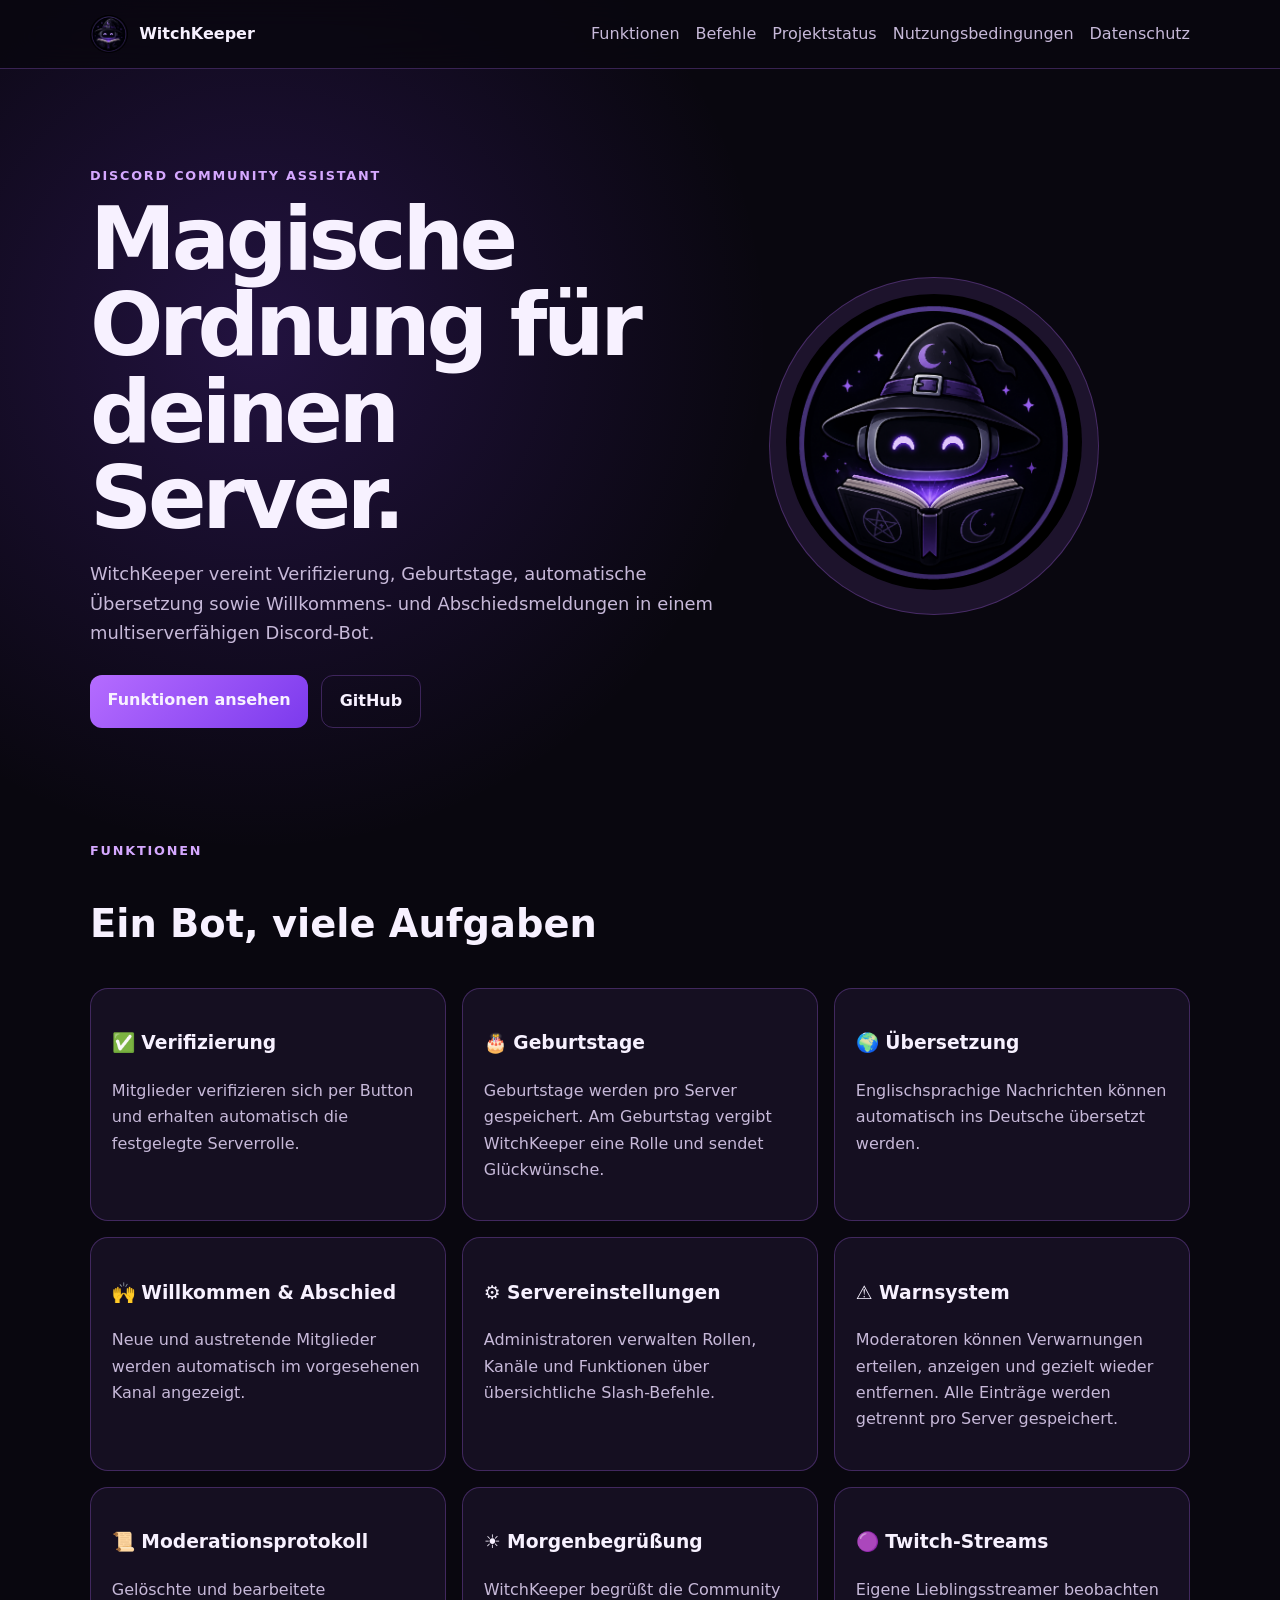
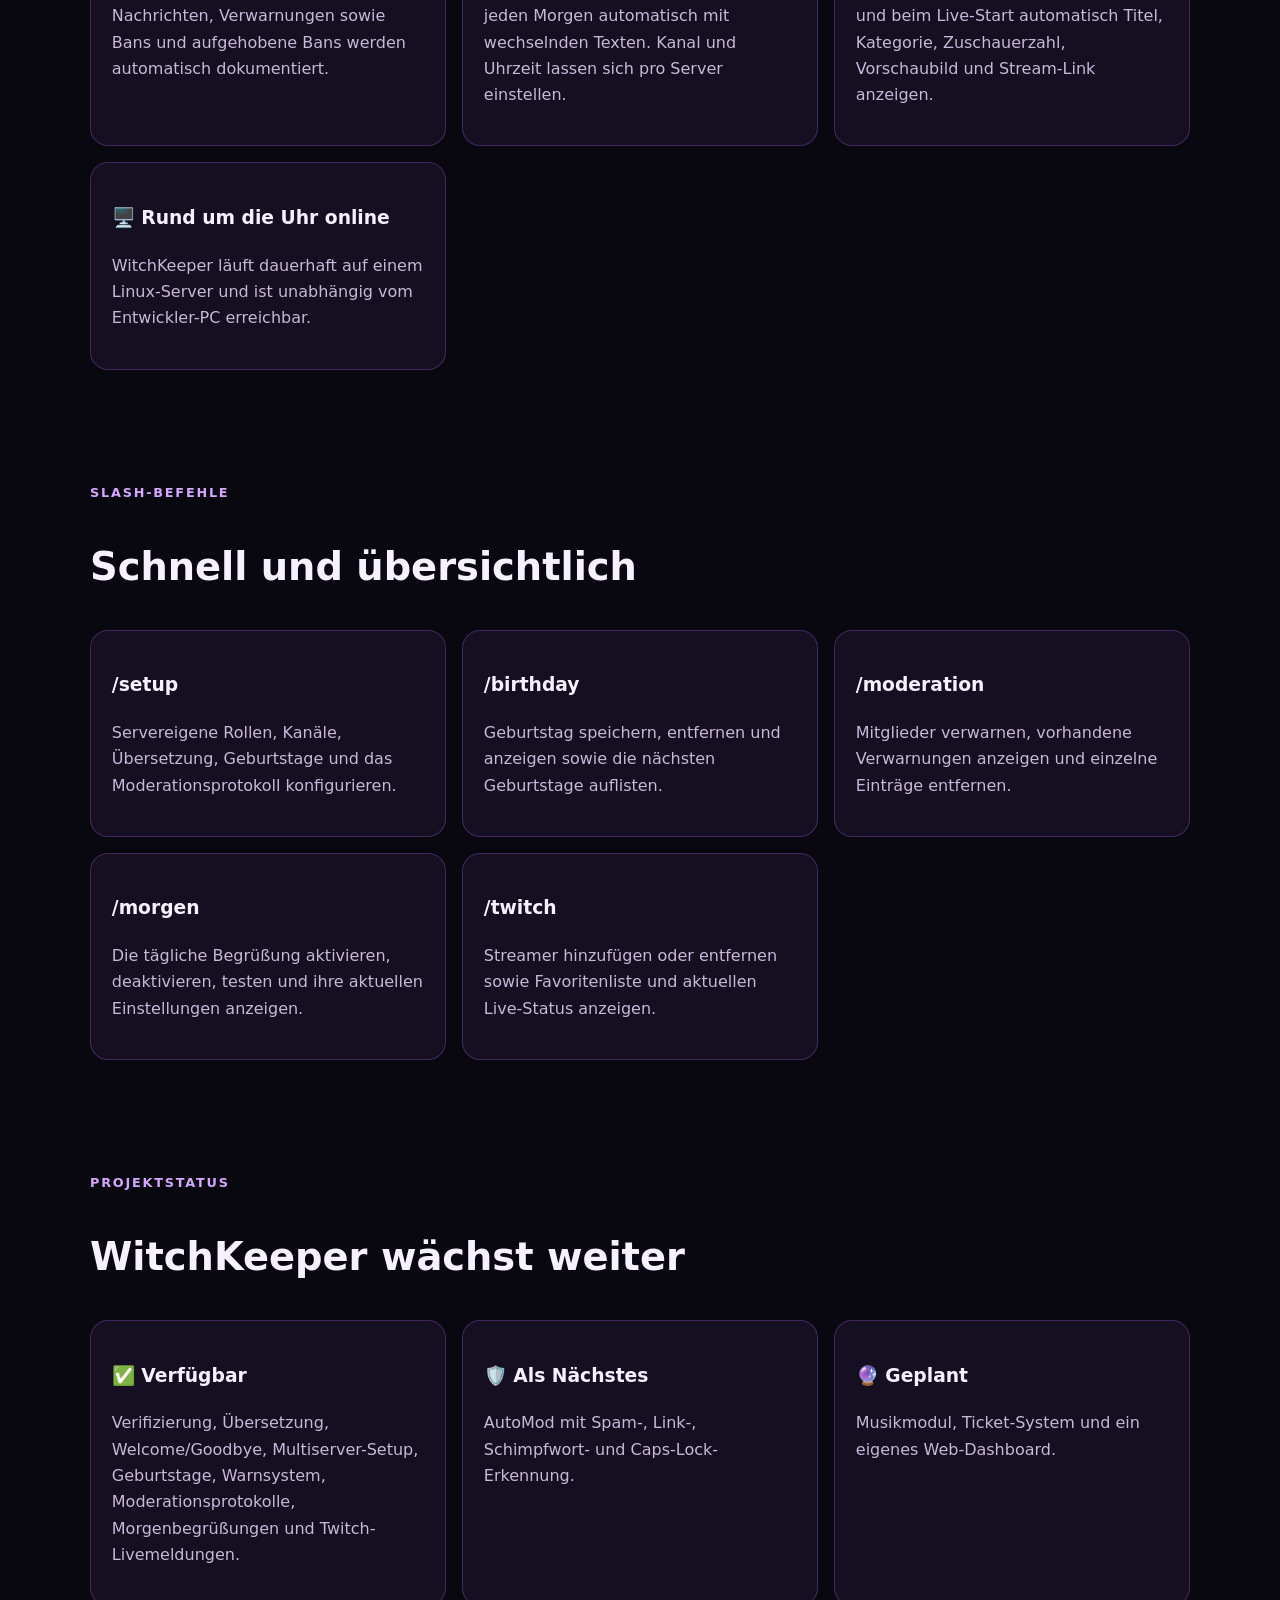
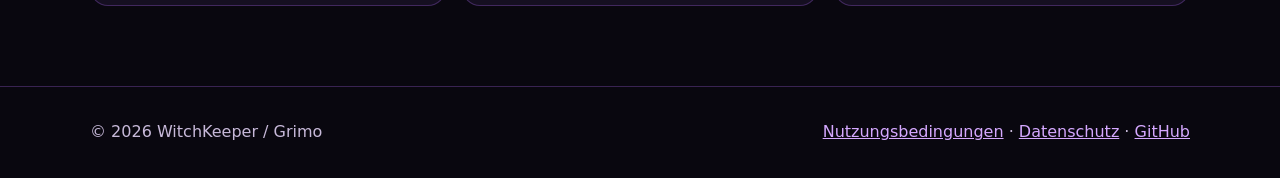
==== commit 92514f47: "Website um Twitch-Funktion erweitern Website um Twitch-Funktion erweitern" ====
--- a/index.html
+++ b/index.html
@@ -3,54 +3,83 @@
 <head>
   <meta charset="utf-8">
   <meta name="viewport" content="width=device-width,initial-scale=1">
-  <meta name="description" content="WitchKeeper – der vielseitige Discord-Bot für Community, Moderation und Automatisierung.">
+  <meta name="description" content="WitchKeeper ist ein vielseitiger Discord-Bot für Verifizierung, Geburtstage, Übersetzung und Community-Verwaltung.">
   <title>WitchKeeper – Discord Community Bot</title>
   <link rel="stylesheet" href="style.css">
 </head>
 <body>
-  <div class="ambient ambient-one"></div><div class="ambient ambient-two"></div>
-  <nav><div class="container nav-inner">
-    <a class="brand" href="#top"><img src="logo.png" alt="WitchKeeper"><span>WitchKeeper</span></a>
-    <div class="nav-links"><a href="#features">Funktionen</a><a href="#commands">Befehle</a><a href="#roadmap">Roadmap</a><a href="privacy.html">Datenschutz</a></div>
-    <a class="nav-cta" href="https://github.com/B74CKUN1C0RN88/witchkeeper-grimo">GitHub ↗</a>
-  </div></nav>
+  <nav>
+    <div class="container nav-inner">
+      <a class="brand" href="index.html"><img src="logo.png" alt="WitchKeeper Logo">WitchKeeper</a>
+      <div class="nav-links">
+        <a href="#funktionen">Funktionen</a>
+        <a href="#befehle">Befehle</a>
+        <a href="#status">Projektstatus</a>
+        <a href="terms.html">Nutzungsbedingungen</a>
+        <a href="privacy.html">Datenschutz</a>
+      </div>
+    </div>
+  </nav>
 
-  <main id="top">
-    <section class="container hero">
-      <div class="hero-copy">
-        <div class="status"><span></span> WitchKeeper ist online</div>
-        <p class="eyebrow">Discord Community Assistant</p>
-        <h1>Mehr Gemeinschaft.<br><em>Weniger Aufwand.</em></h1>
-        <p class="lead">Ein moderner Multiserver-Bot für Verifizierung, Moderation, Geburtstage, Übersetzung und tägliche Community-Automatisierung.</p>
-        <div class="actions"><a class="button primary" href="#features">Funktionen entdecken</a><a class="button ghost" href="#commands">Befehle ansehen</a></div>
-        <div class="quick-stats"><div><strong>24/7</strong><span>Online</span></div><div><strong>4</strong><span>Befehlsgruppen</span></div><div><strong>100%</strong><span>Multiserver</span></div></div>
+  <main class="container">
+    <div class="hero">
+      <div>
+        <div class="eyebrow">Discord Community Assistant</div>
+        <h1>Magische Ordnung für deinen Server.</h1>
+        <p class="lead">WitchKeeper vereint Verifizierung, Geburtstage, automatische Übersetzung sowie Willkommens- und Abschiedsmeldungen in einem multiserverfähigen Discord-Bot.</p>
+        <div class="actions">
+          <a class="button primary" href="#funktionen">Funktionen ansehen</a>
+          <a class="button" href="https://github.com/B74CKUN1C0RN88/witchkeeper-grimo">GitHub</a>
+        </div>
       </div>
-      <div class="hero-visual"><div class="orbit orbit-one"></div><div class="orbit orbit-two"></div><div class="logo-glow"><img src="logo.png" alt="WitchKeeper Logo"></div><span class="float-chip chip-one">⚠️ Auto-Logs</span><span class="float-chip chip-two">🎂 Geburtstage</span><span class="float-chip chip-three">☀️ Guten Morgen</span></div>
-    </section>
+      <div class="logo-card"><img src="logo.png" alt="WitchKeeper Logo"></div>
+    </div>
 
-    <section class="container section" id="features">
-      <div class="section-heading"><div><p class="eyebrow">Funktionen</p><h2>Alles, was deine Community braucht.</h2></div><p>Servereigene Einstellungen sorgen dafür, dass WitchKeeper auf jedem Discord-Server genau passend arbeitet.</p></div>
-      <div class="bento">
-        <article class="feature wide accent"><span class="icon">🛡️</span><div><h3>Moderation & Warnungen</h3><p>Verwarnungen erteilen, prüfen und entfernen. Gelöschte oder bearbeitete Nachrichten sowie Bans werden automatisch protokolliert.</p><div class="tags"><span>/moderation warn</span><span>/moderation warnings</span><span>/moderation unwarn</span></div></div></article>
-        <article class="feature"><span class="icon">✅</span><h3>Verifizierung</h3><p>Sicherer Button-Flow mit automatischer Rollenvergabe.</p></article>
-        <article class="feature"><span class="icon">🎂</span><h3>Geburtstage</h3><p>Rolle, Glückwunsch und Übersicht – automatisch pro Server.</p></article>
-        <article class="feature"><span class="icon">☀️</span><h3>Morgenbegrüßung</h3><p>Täglich wechselnde Texte zur gewünschten Uhrzeit in deinem Kanal.</p></article>
-        <article class="feature"><span class="icon">🌍</span><h3>Übersetzung</h3><p>Englische Nachrichten automatisch ins Deutsche übertragen.</p></article>
-        <article class="feature wide"><span class="icon">🙌</span><div><h3>Willkommen & Abschied</h3><p>Begrüße neue Mitglieder und verabschiede austretende Nutzer automatisch im vorgesehenen Kanal.</p></div></article>
+    <section id="funktionen">
+      <div class="eyebrow">Funktionen</div>
+      <h2>Ein Bot, viele Aufgaben</h2>
+      <div class="grid">
+        <article class="card"><h3>✅ Verifizierung</h3><p>Mitglieder verifizieren sich per Button und erhalten automatisch die festgelegte Serverrolle.</p></article>
+        <article class="card"><h3>🎂 Geburtstage</h3><p>Geburtstage werden pro Server gespeichert. Am Geburtstag vergibt WitchKeeper eine Rolle und sendet Glückwünsche.</p></article>
+        <article class="card"><h3>🌍 Übersetzung</h3><p>Englischsprachige Nachrichten können automatisch ins Deutsche übersetzt werden.</p></article>
+        <article class="card"><h3>🙌 Willkommen & Abschied</h3><p>Neue und austretende Mitglieder werden automatisch im vorgesehenen Kanal angezeigt.</p></article>
+        <article class="card"><h3>⚙️ Servereinstellungen</h3><p>Administratoren verwalten Rollen, Kanäle und Funktionen über übersichtliche Slash-Befehle.</p></article>
+        <article class="card"><h3>⚠️ Warnsystem</h3><p>Moderatoren können Verwarnungen erteilen, anzeigen und gezielt wieder entfernen. Alle Einträge werden getrennt pro Server gespeichert.</p></article>
+        <article class="card"><h3>📜 Moderationsprotokoll</h3><p>Gelöschte und bearbeitete Nachrichten, Verwarnungen sowie Bans und aufgehobene Bans werden automatisch dokumentiert.</p></article>
+        <article class="card"><h3>☀️ Morgenbegrüßung</h3><p>WitchKeeper begrüßt die Community jeden Morgen automatisch mit wechselnden Texten. Kanal und Uhrzeit lassen sich pro Server einstellen.</p></article>
+        <article class="card"><h3>🟣 Twitch-Streams</h3><p>Eigene Lieblingsstreamer beobachten und beim Live-Start automatisch Titel, Kategorie, Zuschauerzahl, Vorschaubild und Stream-Link anzeigen.</p></article>
+        <article class="card"><h3>🖥️ Rund um die Uhr online</h3><p>WitchKeeper läuft dauerhaft auf einem Linux-Server und ist unabhängig vom Entwickler-PC erreichbar.</p></article>
       </div>
     </section>
 
-    <section class="command-section" id="commands"><div class="container command-layout">
-      <div><p class="eyebrow">Slash-Befehle</p><h2>Einfach einzurichten.<br>Schnell zu bedienen.</h2><p class="lead small">Alle wichtigen Funktionen sind über verständliche Slash-Befehle erreichbar. Administratoren konfigurieren jeden Server unabhängig.</p></div>
-      <div class="terminal"><div class="terminal-top"><i></i><i></i><i></i><span>WitchKeeper Commands</span></div><div class="command-list"><p><b>/setup</b><span>Rollen, Kanäle und Module konfigurieren</span></p><p><b>/birthday</b><span>Geburtstage verwalten und anzeigen</span></p><p><b>/moderation</b><span>Warnungen erteilen und verwalten</span></p><p><b>/morgen</b><span>Begrüßung aktivieren, testen und prüfen</span></p></div></div>
-    </div></section>
+    <section id="befehle">
+      <div class="eyebrow">Slash-Befehle</div>
+      <h2>Schnell und übersichtlich</h2>
+      <div class="grid">
+        <article class="card"><h3>/setup</h3><p>Servereigene Rollen, Kanäle, Übersetzung, Geburtstage und das Moderationsprotokoll konfigurieren.</p></article>
+        <article class="card"><h3>/birthday</h3><p>Geburtstag speichern, entfernen und anzeigen sowie die nächsten Geburtstage auflisten.</p></article>
+        <article class="card"><h3>/moderation</h3><p>Mitglieder verwarnen, vorhandene Verwarnungen anzeigen und einzelne Einträge entfernen.</p></article>
+        <article class="card"><h3>/morgen</h3><p>Die tägliche Begrüßung aktivieren, deaktivieren, testen und ihre aktuellen Einstellungen anzeigen.</p></article>
+        <article class="card"><h3>/twitch</h3><p>Streamer hinzufügen oder entfernen sowie Favoritenliste und aktuellen Live-Status anzeigen.</p></article>
+      </div>
+    </section>
 
-    <section class="container section" id="roadmap">
-      <div class="section-heading"><div><p class="eyebrow">Projektstatus</p><h2>Die Magie wächst weiter.</h2></div></div>
-      <div class="roadmap"><article><span class="done">✓</span><small>Verfügbar</small><h3>Community-Grundsystem</h3><p>Verifizierung, Welcome/Goodbye, Übersetzung und Multiserver-Setup.</p></article><article><span class="done">✓</span><small>Verfügbar</small><h3>Moderation & Alltag</h3><p>Warnungen, Logs, Geburtstage und tägliche Morgenbegrüßungen.</p></article><article><span class="next">→</span><small>Als Nächstes</small><h3>AutoMod</h3><p>Spam-, Link-, Schimpfwort- und Caps-Lock-Erkennung.</p></article><article><span class="later">◇</span><small>Geplant</small><h3>Tickets & Dashboard</h3><p>Support-Tickets und eine komfortable Webverwaltung.</p></article></div>
+    <section id="status">
+      <div class="eyebrow">Projektstatus</div>
+      <h2>WitchKeeper wächst weiter</h2>
+      <div class="grid">
+        <article class="card"><h3>✅ Verfügbar</h3><p>Verifizierung, Übersetzung, Welcome/Goodbye, Multiserver-Setup, Geburtstage, Warnsystem, Moderationsprotokolle, Morgenbegrüßungen und Twitch-Livemeldungen.</p></article>
+        <article class="card"><h3>🛡️ Als Nächstes</h3><p>AutoMod mit Spam-, Link-, Schimpfwort- und Caps-Lock-Erkennung.</p></article>
+        <article class="card"><h3>🔮 Geplant</h3><p>Musikmodul, Ticket-System und ein eigenes Web-Dashboard.</p></article>
+      </div>
     </section>
   </main>
 
-  <footer><div class="container footer-inner"><a class="brand" href="#top"><img src="logo.png" alt="">WitchKeeper</a><p>Magische Ordnung für deine Discord-Community.</p><div><a href="terms.html">Nutzungsbedingungen</a><a href="privacy.html">Datenschutz</a><a href="https://github.com/B74CKUN1C0RN88/witchkeeper-grimo">GitHub</a></div></div></footer>
+  <footer>
+    <div class="container footer-inner">
+      <span>© 2026 WitchKeeper / Grimo</span>
+      <span><a href="terms.html">Nutzungsbedingungen</a> · <a href="privacy.html">Datenschutz</a> · <a href="https://github.com/B74CKUN1C0RN88/witchkeeper-grimo">GitHub</a></span>
+    </div>
+  </footer>
 </body>
 </html>
--- a/style.css
+++ b/style.css
@@ -1,4 +1 @@
-@import url('https://fonts.googleapis.com/css2?family=Manrope:wght@400;500;600;700;800&display=swap');
-:root{--bg:#08060e;--panel:#120d1d;--panel2:#191125;--text:#f8f3ff;--muted:#b9acc8;--purple:#a855f7;--violet:#7c3aed;--line:rgba(190,130,255,.18);--green:#54e89b}*{box-sizing:border-box}html{scroll-behavior:smooth}body{margin:0;background:var(--bg);color:var(--text);font-family:Manrope,system-ui,sans-serif;line-height:1.65;overflow-x:hidden}a{color:inherit}.container{width:min(1160px,calc(100% - 2.5rem));margin:auto}.ambient{position:fixed;border-radius:50%;filter:blur(120px);pointer-events:none;z-index:-1}.ambient-one{width:520px;height:520px;background:rgba(124,58,237,.2);top:-220px;left:-180px}.ambient-two{width:420px;height:420px;background:rgba(168,85,247,.12);right:-180px;top:520px}nav{position:sticky;top:0;z-index:20;border-bottom:1px solid var(--line);background:rgba(8,6,14,.72);backdrop-filter:blur(18px)}.nav-inner{height:74px;display:flex;align-items:center;gap:2rem}.brand{display:flex;align-items:center;gap:.7rem;text-decoration:none;font-weight:800}.brand img{width:40px;height:40px;border-radius:13px;object-fit:cover}.nav-links{display:flex;gap:1.6rem;margin-left:auto}.nav-links a{text-decoration:none;color:var(--muted);font-size:.9rem;font-weight:600}.nav-links a:hover{color:var(--text)}.nav-cta{padding:.55rem .9rem;border:1px solid var(--line);border-radius:10px;text-decoration:none;font-weight:700;font-size:.88rem}.hero{min-height:720px;display:grid;grid-template-columns:1.08fr .92fr;align-items:center;gap:3rem;padding-block:6rem}.status{display:inline-flex;align-items:center;gap:.55rem;background:rgba(84,232,155,.08);color:#9af1c2;border:1px solid rgba(84,232,155,.22);padding:.4rem .75rem;border-radius:999px;font-size:.78rem;font-weight:700}.status span{width:7px;height:7px;border-radius:50%;background:var(--green);box-shadow:0 0 12px var(--green)}.eyebrow{color:#cc91ff;font-size:.74rem;text-transform:uppercase;letter-spacing:.17em;font-weight:800;margin:1.5rem 0 .6rem}h1{font-size:clamp(3.3rem,6.5vw,6.4rem);line-height:.96;letter-spacing:-.065em;margin:.5rem 0 1.5rem}h1 em{font-style:normal;background:linear-gradient(100deg,#d9a5ff,var(--purple),#7b5cff);background-clip:text;color:transparent}h2{font-size:clamp(2.2rem,4.4vw,3.8rem);line-height:1.05;letter-spacing:-.045em;margin:.3rem 0 1rem}h3{margin:.45rem 0;font-size:1.18rem}.lead{font-size:1.1rem;color:var(--muted);max-width:650px}.lead.small{font-size:1rem}.actions{display:flex;gap:.8rem;margin:2rem 0}.button{padding:.85rem 1.15rem;border-radius:12px;text-decoration:none;font-weight:800;font-size:.9rem}.button.primary{background:linear-gradient(135deg,var(--purple),var(--violet));box-shadow:0 12px 35px rgba(124,58,237,.32)}.button.ghost{border:1px solid var(--line);background:rgba(255,255,255,.025)}.quick-stats{display:flex;gap:2.2rem;margin-top:3rem}.quick-stats div{display:flex;flex-direction:column}.quick-stats strong{font-size:1.2rem}.quick-stats span{font-size:.72rem;text-transform:uppercase;letter-spacing:.1em;color:var(--muted)}.hero-visual{position:relative;display:grid;place-items:center;min-height:490px}.logo-glow{width:min(370px,70vw);aspect-ratio:1;border-radius:50%;padding:16px;background:linear-gradient(145deg,rgba(168,85,247,.5),rgba(124,58,237,.08));box-shadow:0 0 100px rgba(124,58,237,.28)}.logo-glow img{width:100%;height:100%;border-radius:50%;object-fit:cover}.orbit{position:absolute;border:1px solid var(--line);border-radius:50%}.orbit-one{width:440px;height:440px}.orbit-two{width:510px;height:510px;border-style:dashed;opacity:.45}.float-chip{position:absolute;padding:.55rem .8rem;background:rgba(25,17,37,.9);border:1px solid var(--line);border-radius:11px;font-size:.78rem;font-weight:700;box-shadow:0 14px 35px #0006}.chip-one{top:16%;left:1%}.chip-two{right:-2%;top:42%}.chip-three{bottom:13%;left:6%}.section{padding-block:7rem}.section-heading{display:flex;align-items:end;justify-content:space-between;gap:3rem;margin-bottom:2.5rem}.section-heading>p{color:var(--muted);max-width:450px}.bento{display:grid;grid-template-columns:repeat(4,1fr);gap:1rem}.feature{min-height:220px;padding:1.5rem;border-radius:22px;border:1px solid var(--line);background:linear-gradient(145deg,rgba(25,17,37,.9),rgba(14,10,23,.85));transition:.25s ease}.feature:hover{transform:translateY(-4px);border-color:rgba(190,130,255,.38)}.feature.wide{grid-column:span 2;display:flex;align-items:flex-start;gap:1rem}.feature.accent{background:radial-gradient(circle at 0 0,rgba(168,85,247,.22),transparent 70%),var(--panel)}.feature p{color:var(--muted);font-size:.91rem}.icon{font-size:1.65rem;display:block}.tags{display:flex;gap:.4rem;flex-wrap:wrap;margin-top:1rem}.tags span{font-family:monospace;font-size:.7rem;color:#d7b1ff;background:#ffffff08;border:1px solid var(--line);border-radius:7px;padding:.3rem .45rem}.command-section{padding:7rem 0;background:linear-gradient(180deg,transparent,rgba(124,58,237,.07),transparent)}.command-layout{display:grid;grid-template-columns:.8fr 1.2fr;gap:5rem;align-items:center}.terminal{background:#0c0911;border:1px solid var(--line);border-radius:20px;overflow:hidden;box-shadow:0 28px 80px #0009}.terminal-top{height:48px;display:flex;align-items:center;gap:.45rem;padding:0 1rem;border-bottom:1px solid var(--line);color:var(--muted);font-size:.72rem}.terminal-top i{width:9px;height:9px;border-radius:50%;background:#6b5e76}.terminal-top i:first-child{background:#ff6b77}.terminal-top i:nth-child(2){background:#ffd166}.terminal-top i:nth-child(3){background:#54e89b}.terminal-top span{margin-left:auto}.command-list{padding:1rem}.command-list p{display:grid;grid-template-columns:150px 1fr;gap:1rem;padding:1rem;margin:0;border-bottom:1px solid var(--line)}.command-list p:last-child{border:0}.command-list b{font-family:monospace;color:#d4a0ff}.command-list span{color:var(--muted);font-size:.86rem}.roadmap{display:grid;grid-template-columns:repeat(4,1fr);gap:1rem}.roadmap article{position:relative;padding:1.5rem;border-top:1px solid var(--line);background:linear-gradient(180deg,rgba(255,255,255,.025),transparent);border-radius:0 0 18px 18px}.roadmap small{text-transform:uppercase;letter-spacing:.13em;color:var(--muted);font-size:.66rem}.roadmap p{color:var(--muted);font-size:.85rem}.roadmap article>span{display:grid;place-items:center;width:28px;height:28px;border-radius:50%;margin-bottom:1rem}.done{background:rgba(84,232,155,.12);color:var(--green)}.next{background:rgba(168,85,247,.16);color:#cf98ff}.later{border:1px solid var(--line);color:var(--muted)}footer{border-top:1px solid var(--line);padding:2.5rem 0;color:var(--muted)}.footer-inner{display:flex;align-items:center;gap:2rem}.footer-inner p{margin-right:auto;font-size:.85rem}.footer-inner>div{display:flex;gap:1.2rem}.footer-inner>div a{font-size:.8rem;text-decoration:none}.footer-inner .brand{color:var(--text)}
-@media(max-width:900px){.nav-links{display:none}.hero{grid-template-columns:1fr;text-align:center;padding-top:4rem}.hero-copy{display:flex;flex-direction:column;align-items:center}.hero-visual{grid-row:1;min-height:360px}.logo-glow{width:270px}.orbit-one{width:320px;height:320px}.orbit-two{width:360px;height:360px}.quick-stats{justify-content:center}.bento{grid-template-columns:repeat(2,1fr)}.command-layout{grid-template-columns:1fr;gap:2.5rem}.roadmap{grid-template-columns:repeat(2,1fr)}}
-@media(max-width:600px){.container{width:min(100% - 1.4rem,1160px)}.nav-cta{margin-left:auto}.hero{min-height:auto;padding-bottom:4rem}.hero-visual{min-height:300px}.logo-glow{width:220px}.orbit-one{width:260px;height:260px}.orbit-two{width:290px;height:290px}.float-chip{font-size:.64rem}.quick-stats{gap:1rem}.section{padding-block:4.5rem}.section-heading{align-items:start;flex-direction:column;gap:.5rem}.bento{grid-template-columns:1fr}.feature.wide{grid-column:auto}.roadmap{grid-template-columns:1fr}.command-list p{grid-template-columns:1fr;gap:.3rem}.footer-inner{align-items:flex-start;flex-direction:column}.footer-inner p{margin:0}.footer-inner>div{flex-wrap:wrap}}
+:root{--bg:#09070f;--panel:rgba(25,18,38,.82);--text:#f7f1ff;--muted:#c7b9d9;--primary:#b56cff;--primary2:#7c3aed;--border:rgba(181,108,255,.28)}*{box-sizing:border-box}body{margin:0;font-family:Inter,system-ui,sans-serif;color:var(--text);background:radial-gradient(circle at 20% 10%,rgba(124,58,237,.22),transparent 32rem),var(--bg);line-height:1.65}a{color:#d5a8ff}.container{width:min(1100px,calc(100% - 2rem));margin:auto}nav{position:sticky;top:0;background:rgba(9,7,15,.82);backdrop-filter:blur(16px);border-bottom:1px solid var(--border);z-index:10}.nav-inner{min-height:68px;display:flex;align-items:center;justify-content:space-between;gap:1rem}.brand{display:flex;align-items:center;gap:.7rem;color:var(--text);text-decoration:none;font-weight:800}.brand img{width:38px;height:38px;border-radius:50%;object-fit:cover}.nav-links{display:flex;gap:1rem;flex-wrap:wrap}.nav-links a{text-decoration:none;color:var(--muted)}.hero{padding:6rem 0 5rem;display:grid;grid-template-columns:1.2fr .8fr;gap:3rem;align-items:center}.eyebrow{color:#d5a8ff;font-weight:800;letter-spacing:.14em;text-transform:uppercase;font-size:.8rem}h1{font-size:clamp(2.6rem,7vw,5.4rem);line-height:1;letter-spacing:-.05em;margin:.6rem 0 1rem}h2{font-size:clamp(1.7rem,4vw,2.4rem)}.lead{color:var(--muted);font-size:1.12rem}.actions{display:flex;gap:.8rem;flex-wrap:wrap;margin-top:1.7rem}.button{padding:.75rem 1.1rem;border-radius:12px;border:1px solid var(--border);text-decoration:none;font-weight:800;color:var(--text)}.button.primary{border:0;background:linear-gradient(135deg,var(--primary),var(--primary2))}.logo-card{width:min(330px,78vw);aspect-ratio:1;padding:1rem;border-radius:50%;border:1px solid var(--border);background:rgba(181,108,255,.12)}.logo-card img{width:100%;height:100%;border-radius:50%;object-fit:cover}section{padding:2rem 0 5rem}.grid{display:grid;grid-template-columns:repeat(3,1fr);gap:1rem}.card,.legal{background:var(--panel);border:1px solid var(--border);border-radius:18px}.card{padding:1.3rem}.card p{color:var(--muted)}.legal{max-width:880px;margin:4rem auto;padding:clamp(1.2rem,4vw,3rem)}.legal h1{font-size:clamp(2.2rem,6vw,4rem)}.legal h2{margin-top:2.2rem;font-size:1.35rem}.notice{border-left:3px solid var(--primary);padding:.8rem 1rem;background:rgba(181,108,255,.08)}footer{border-top:1px solid var(--border);padding:2rem 0;color:var(--muted)}.footer-inner{display:flex;justify-content:space-between;gap:1rem;flex-wrap:wrap}@media(max-width:760px){.hero{grid-template-columns:1fr;text-align:center;padding-top:4rem}.logo-card{grid-row:1;margin:auto}.grid{grid-template-columns:1fr}.nav-inner{padding:.8rem 0;align-items:flex-start}}
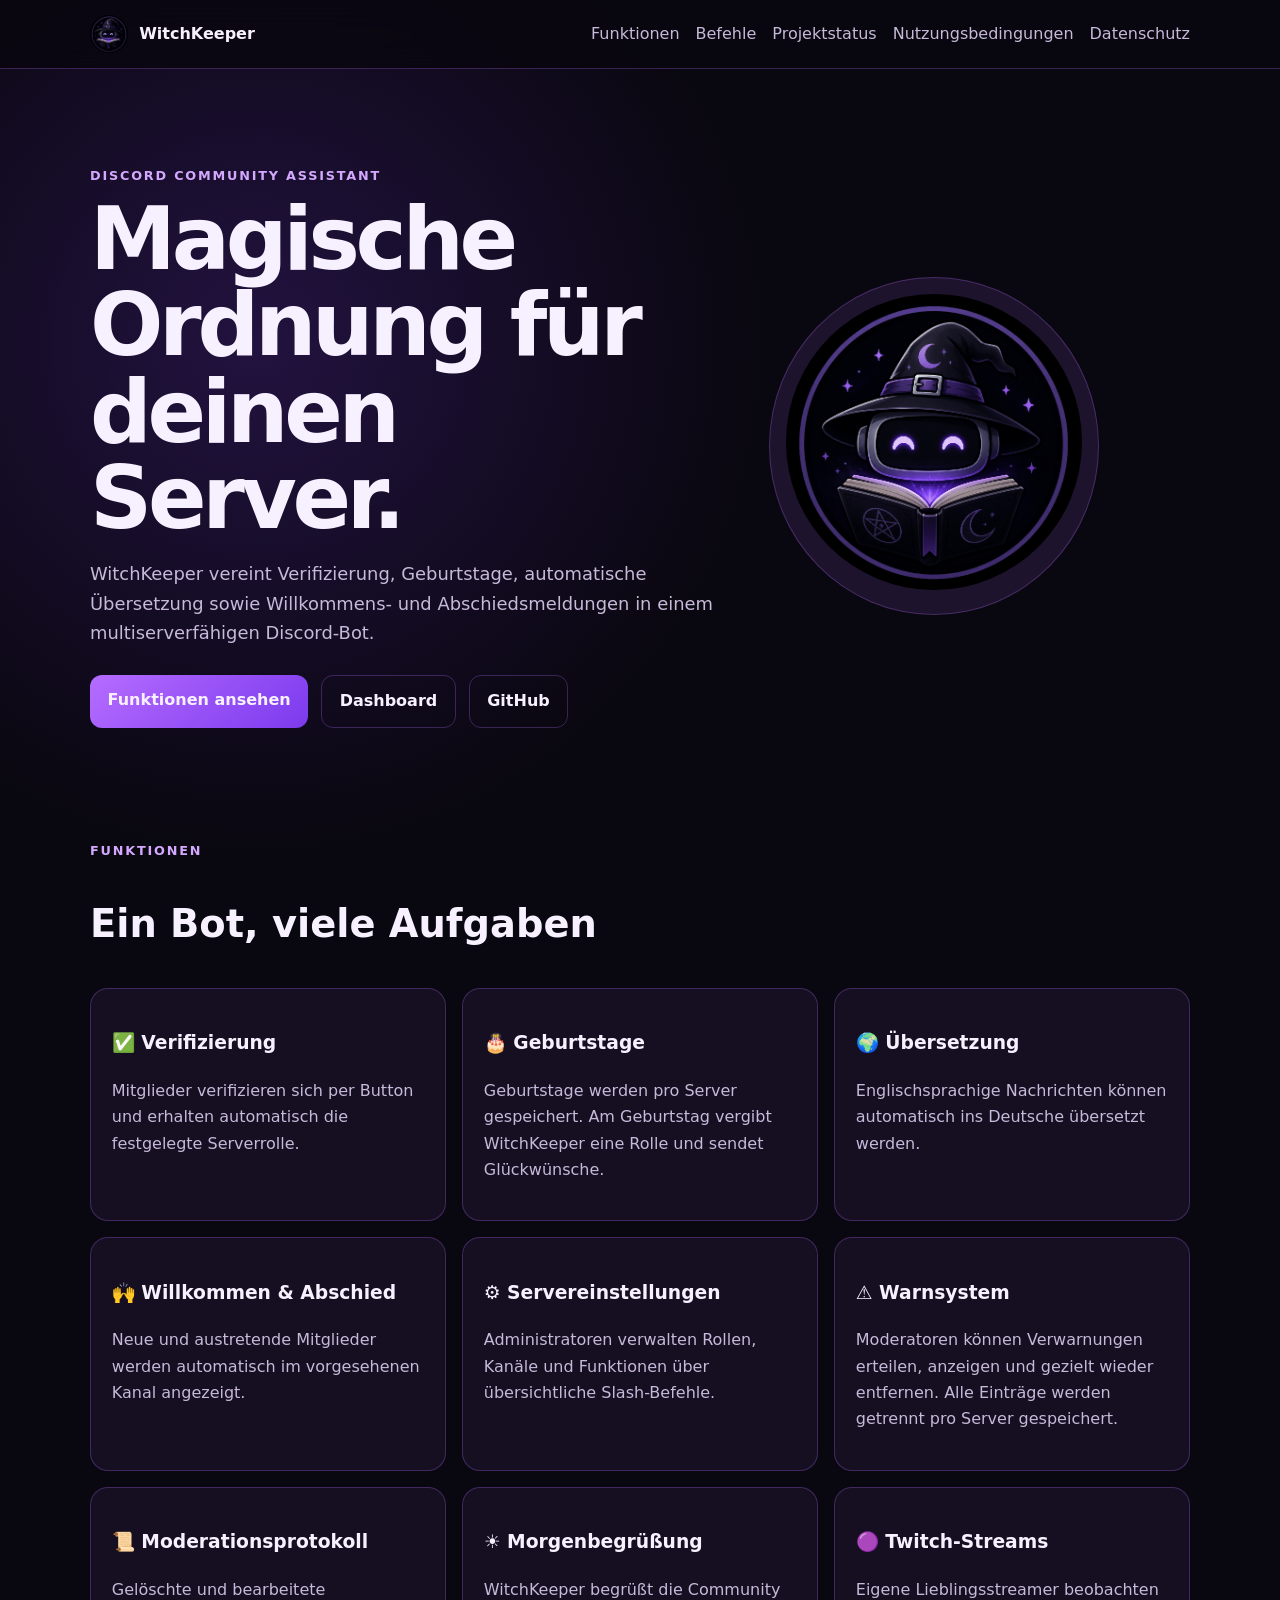
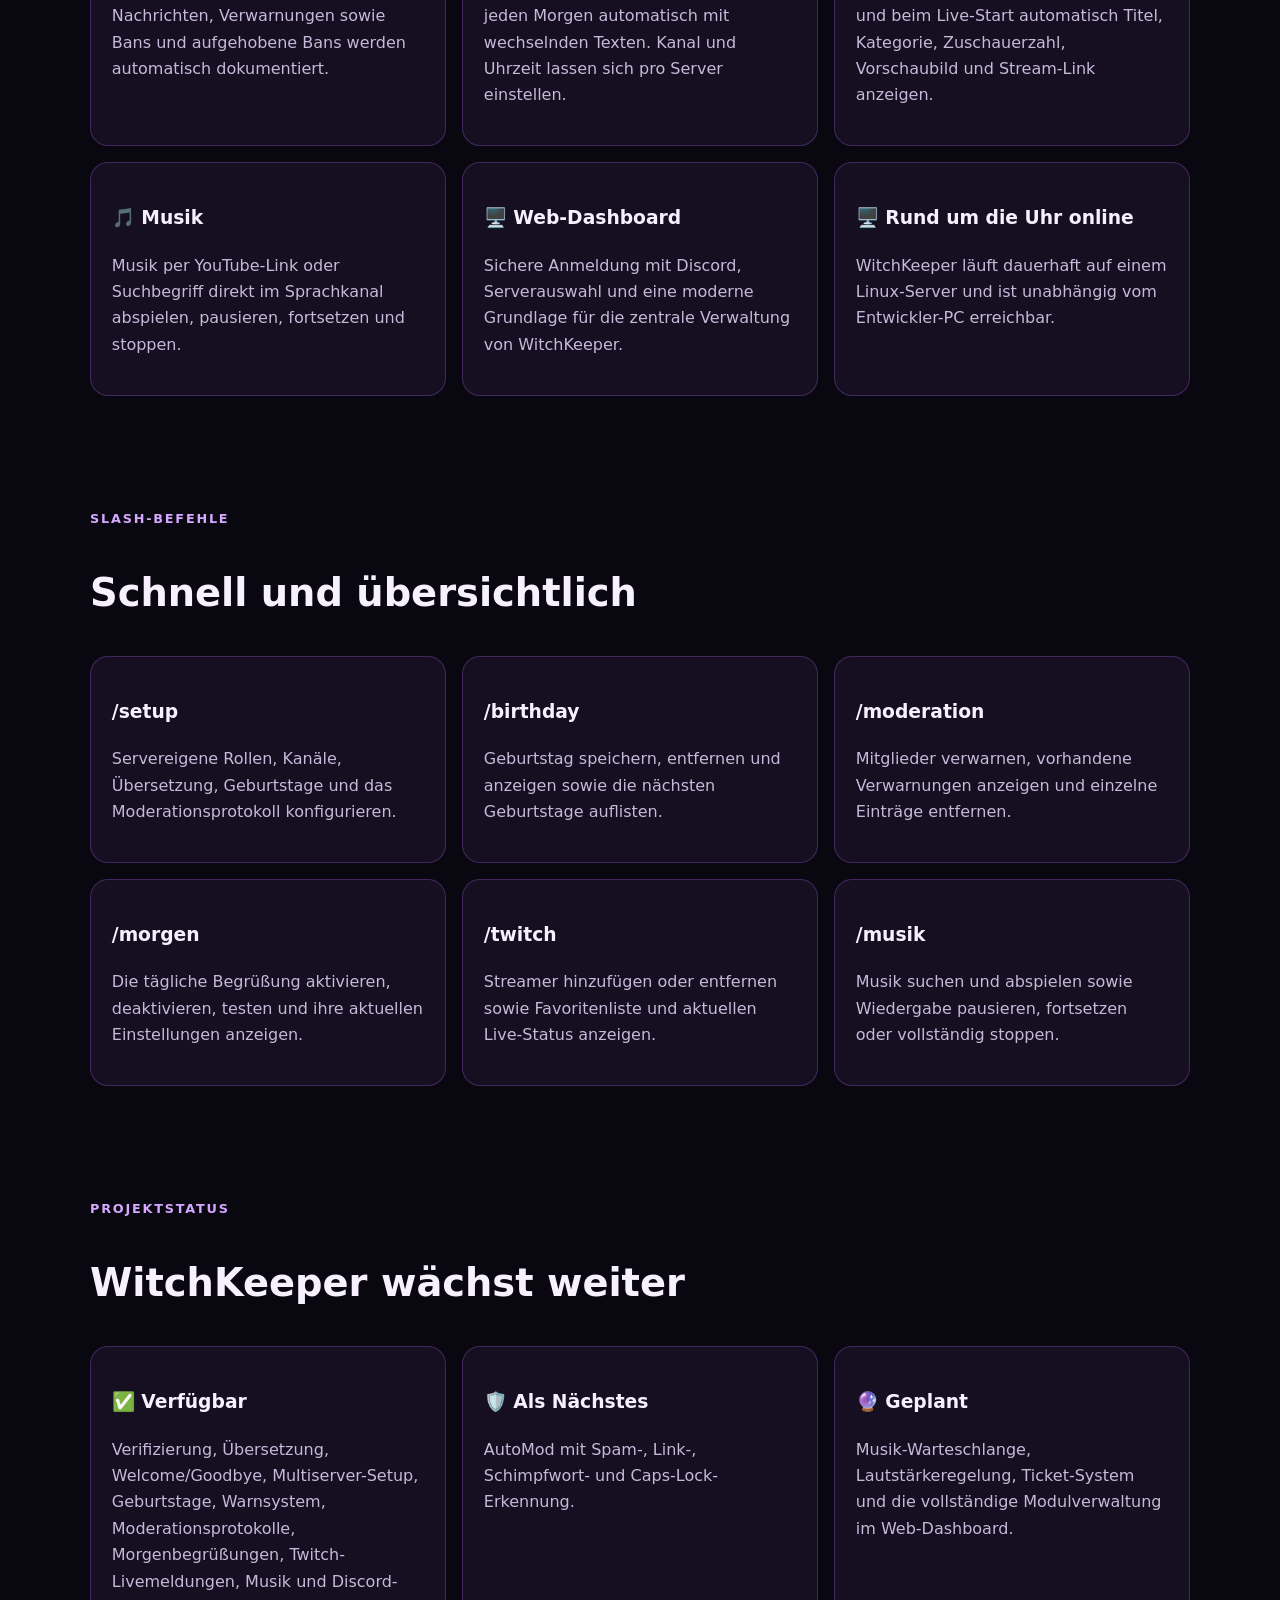
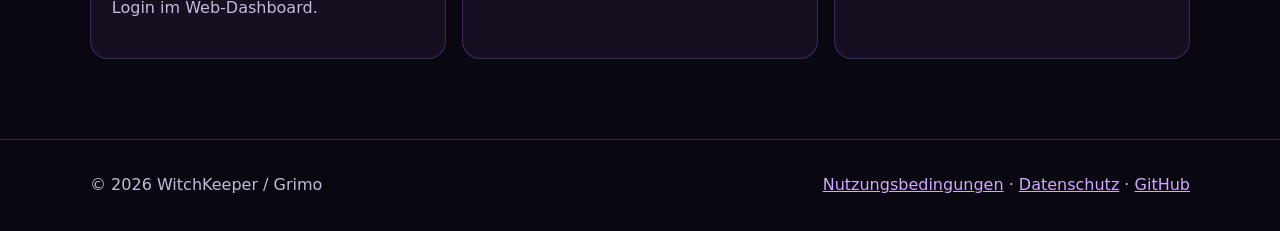
==== commit 2402b07d: "Website um Musikmodul und Web-Dashboard aktualisiert Website um Musikmodul und Web-Dashboard aktuali" ====
--- a/index.html
+++ b/index.html
@@ -29,6 +29,7 @@
         <p class="lead">WitchKeeper vereint Verifizierung, Geburtstage, automatische Übersetzung sowie Willkommens- und Abschiedsmeldungen in einem multiserverfähigen Discord-Bot.</p>
         <div class="actions">
           <a class="button primary" href="#funktionen">Funktionen ansehen</a>
+          <a class="button" href="https://dashboard.217.154.165.219.nip.io/">Dashboard</a>
           <a class="button" href="https://github.com/B74CKUN1C0RN88/witchkeeper-grimo">GitHub</a>
         </div>
       </div>
@@ -48,6 +49,8 @@
         <article class="card"><h3>📜 Moderationsprotokoll</h3><p>Gelöschte und bearbeitete Nachrichten, Verwarnungen sowie Bans und aufgehobene Bans werden automatisch dokumentiert.</p></article>
         <article class="card"><h3>☀️ Morgenbegrüßung</h3><p>WitchKeeper begrüßt die Community jeden Morgen automatisch mit wechselnden Texten. Kanal und Uhrzeit lassen sich pro Server einstellen.</p></article>
         <article class="card"><h3>🟣 Twitch-Streams</h3><p>Eigene Lieblingsstreamer beobachten und beim Live-Start automatisch Titel, Kategorie, Zuschauerzahl, Vorschaubild und Stream-Link anzeigen.</p></article>
+        <article class="card"><h3>🎵 Musik</h3><p>Musik per YouTube-Link oder Suchbegriff direkt im Sprachkanal abspielen, pausieren, fortsetzen und stoppen.</p></article>
+        <article class="card"><h3>🖥️ Web-Dashboard</h3><p>Sichere Anmeldung mit Discord, Serverauswahl und eine moderne Grundlage für die zentrale Verwaltung von WitchKeeper.</p></article>
         <article class="card"><h3>🖥️ Rund um die Uhr online</h3><p>WitchKeeper läuft dauerhaft auf einem Linux-Server und ist unabhängig vom Entwickler-PC erreichbar.</p></article>
       </div>
     </section>
@@ -61,6 +64,7 @@
         <article class="card"><h3>/moderation</h3><p>Mitglieder verwarnen, vorhandene Verwarnungen anzeigen und einzelne Einträge entfernen.</p></article>
         <article class="card"><h3>/morgen</h3><p>Die tägliche Begrüßung aktivieren, deaktivieren, testen und ihre aktuellen Einstellungen anzeigen.</p></article>
         <article class="card"><h3>/twitch</h3><p>Streamer hinzufügen oder entfernen sowie Favoritenliste und aktuellen Live-Status anzeigen.</p></article>
+        <article class="card"><h3>/musik</h3><p>Musik suchen und abspielen sowie Wiedergabe pausieren, fortsetzen oder vollständig stoppen.</p></article>
       </div>
     </section>
 
@@ -68,9 +72,9 @@
       <div class="eyebrow">Projektstatus</div>
       <h2>WitchKeeper wächst weiter</h2>
       <div class="grid">
-        <article class="card"><h3>✅ Verfügbar</h3><p>Verifizierung, Übersetzung, Welcome/Goodbye, Multiserver-Setup, Geburtstage, Warnsystem, Moderationsprotokolle, Morgenbegrüßungen und Twitch-Livemeldungen.</p></article>
+        <article class="card"><h3>✅ Verfügbar</h3><p>Verifizierung, Übersetzung, Welcome/Goodbye, Multiserver-Setup, Geburtstage, Warnsystem, Moderationsprotokolle, Morgenbegrüßungen, Twitch-Livemeldungen, Musik und Discord-Login im Web-Dashboard.</p></article>
         <article class="card"><h3>🛡️ Als Nächstes</h3><p>AutoMod mit Spam-, Link-, Schimpfwort- und Caps-Lock-Erkennung.</p></article>
-        <article class="card"><h3>🔮 Geplant</h3><p>Musikmodul, Ticket-System und ein eigenes Web-Dashboard.</p></article>
+        <article class="card"><h3>🔮 Geplant</h3><p>Musik-Warteschlange, Lautstärkeregelung, Ticket-System und die vollständige Modulverwaltung im Web-Dashboard.</p></article>
       </div>
     </section>
   </main>
